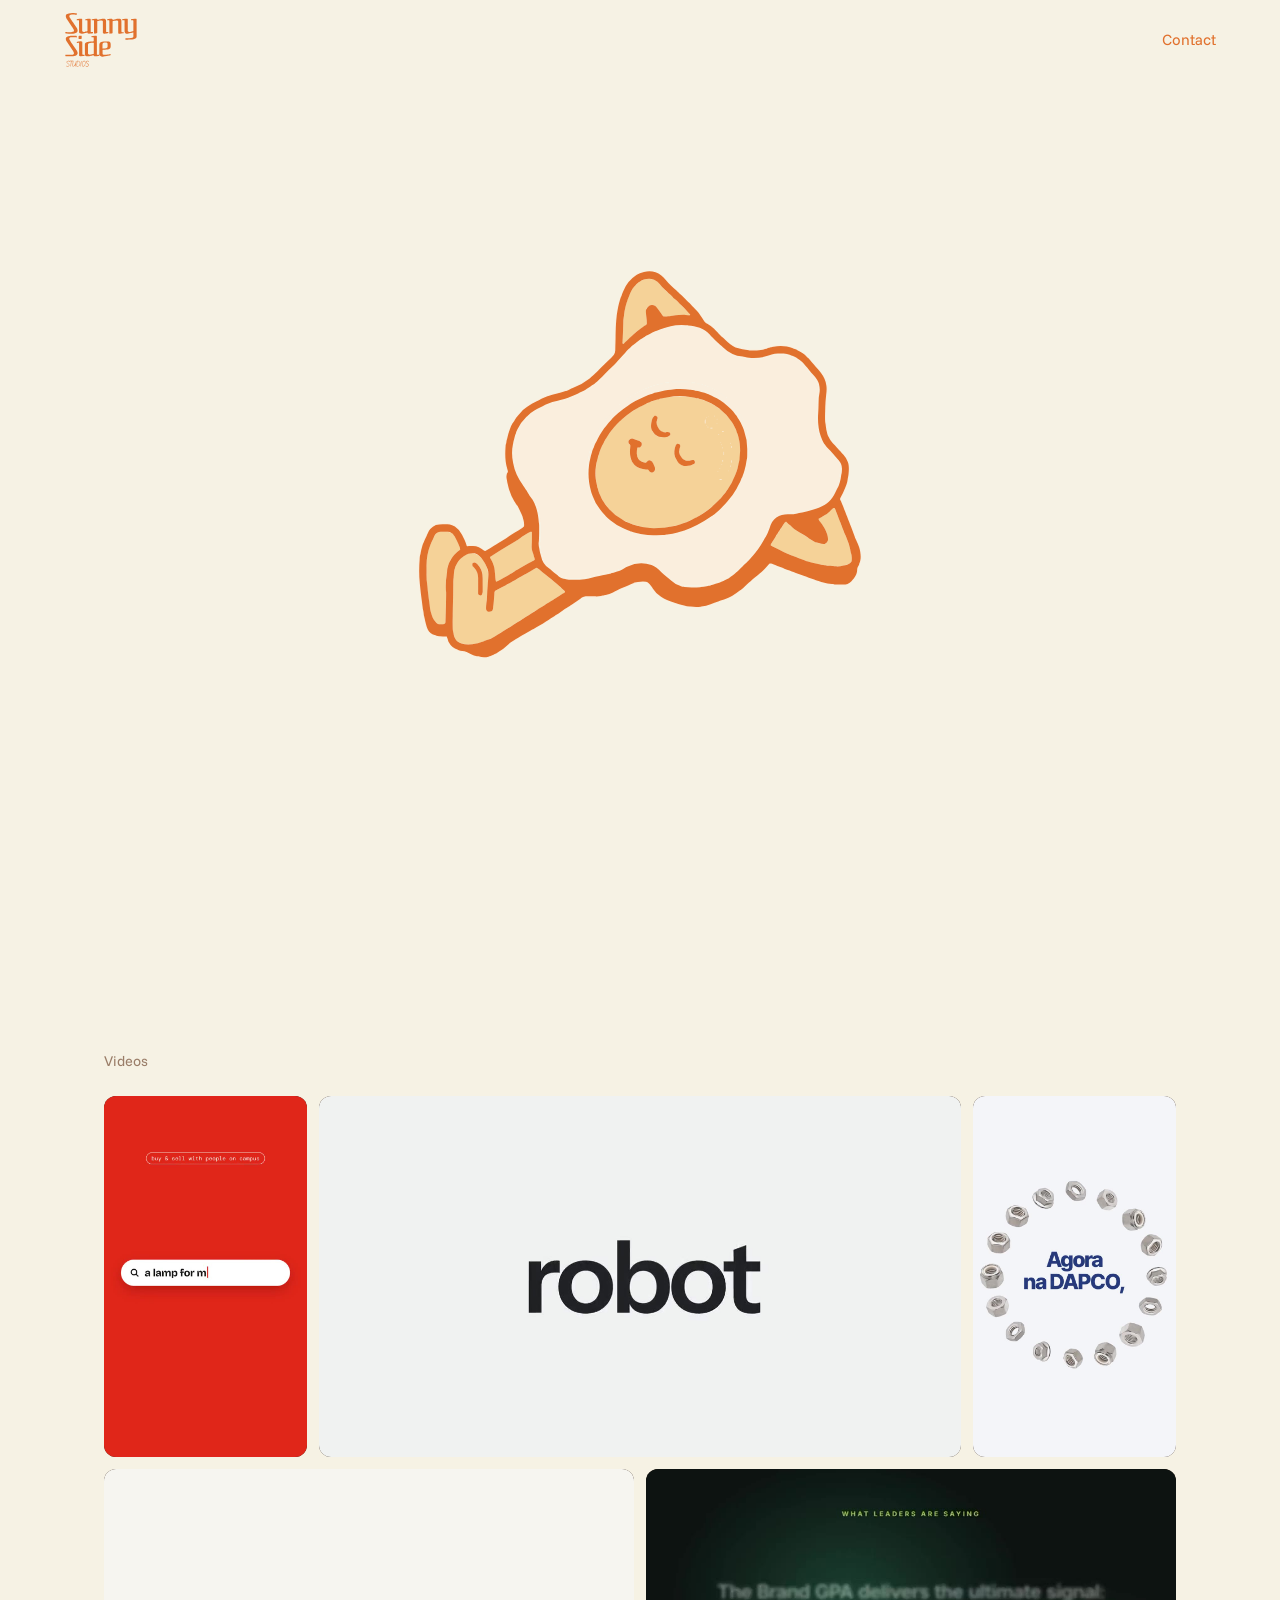
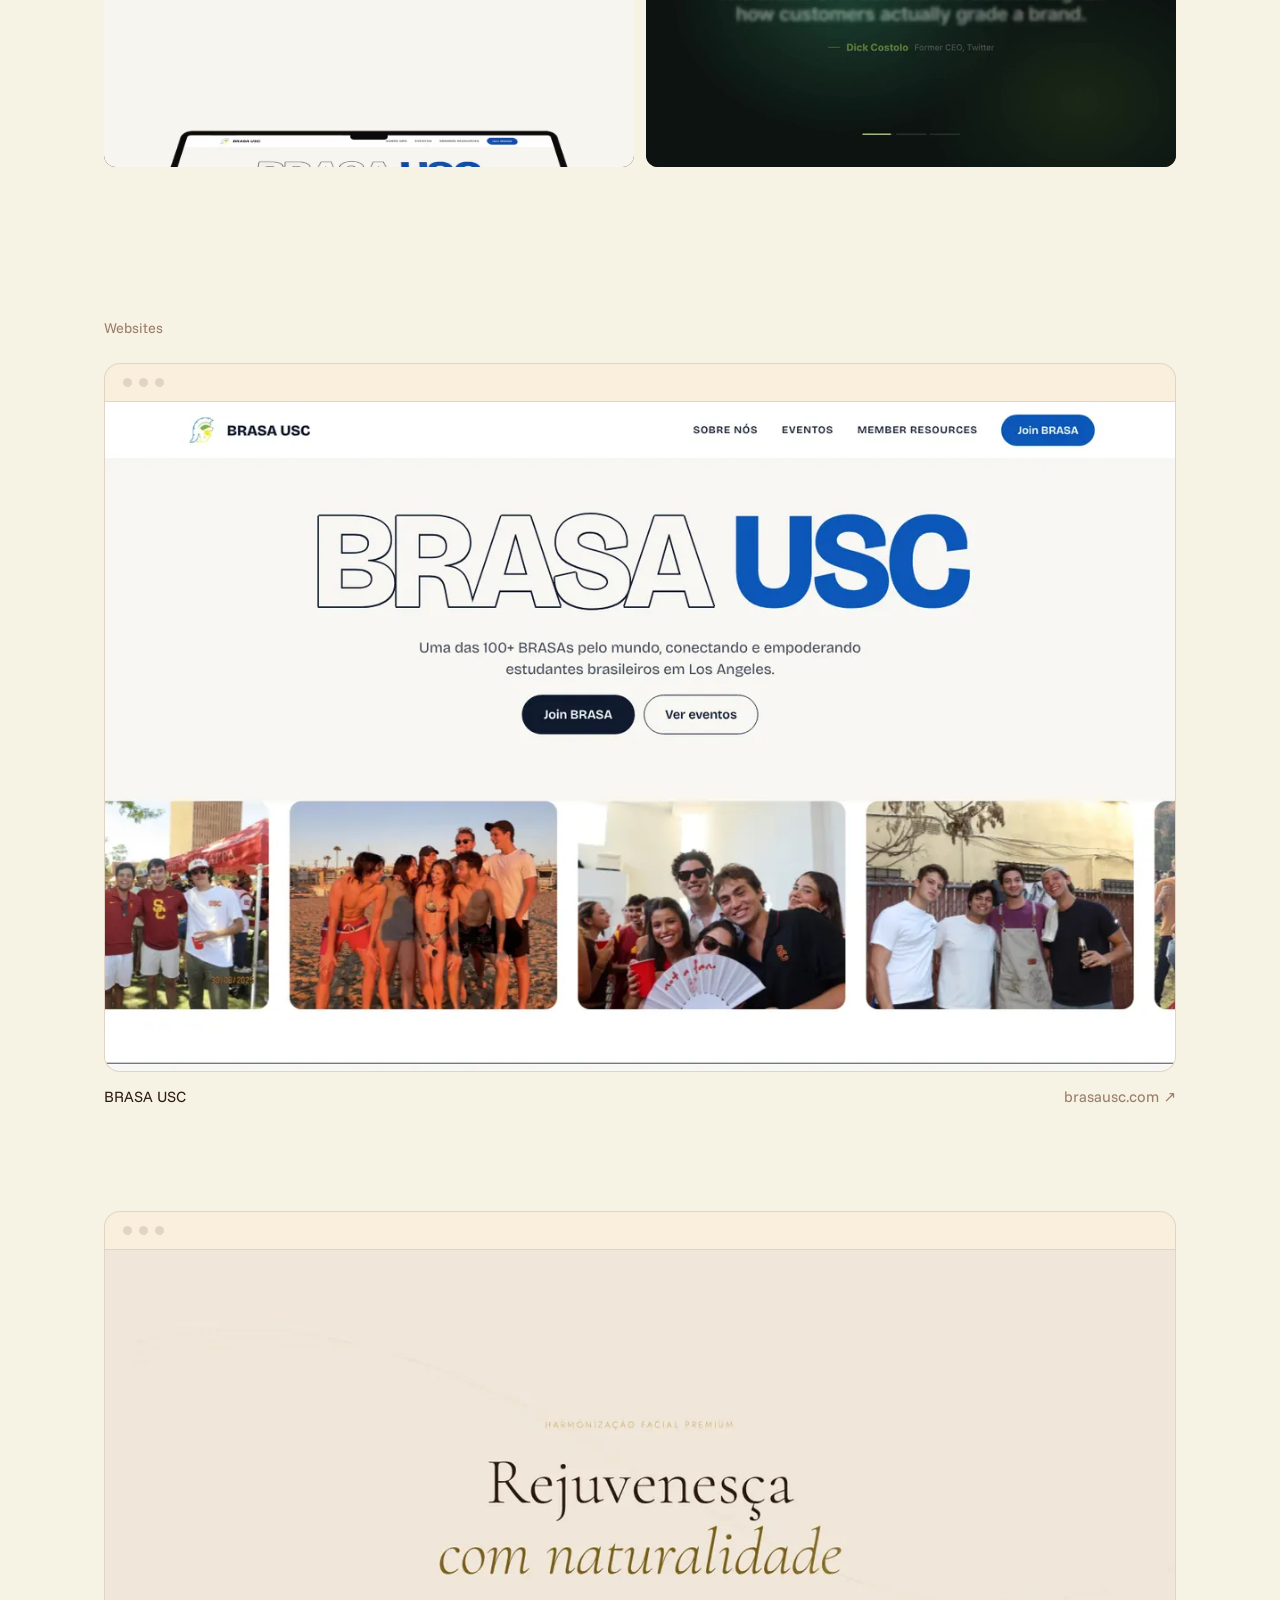
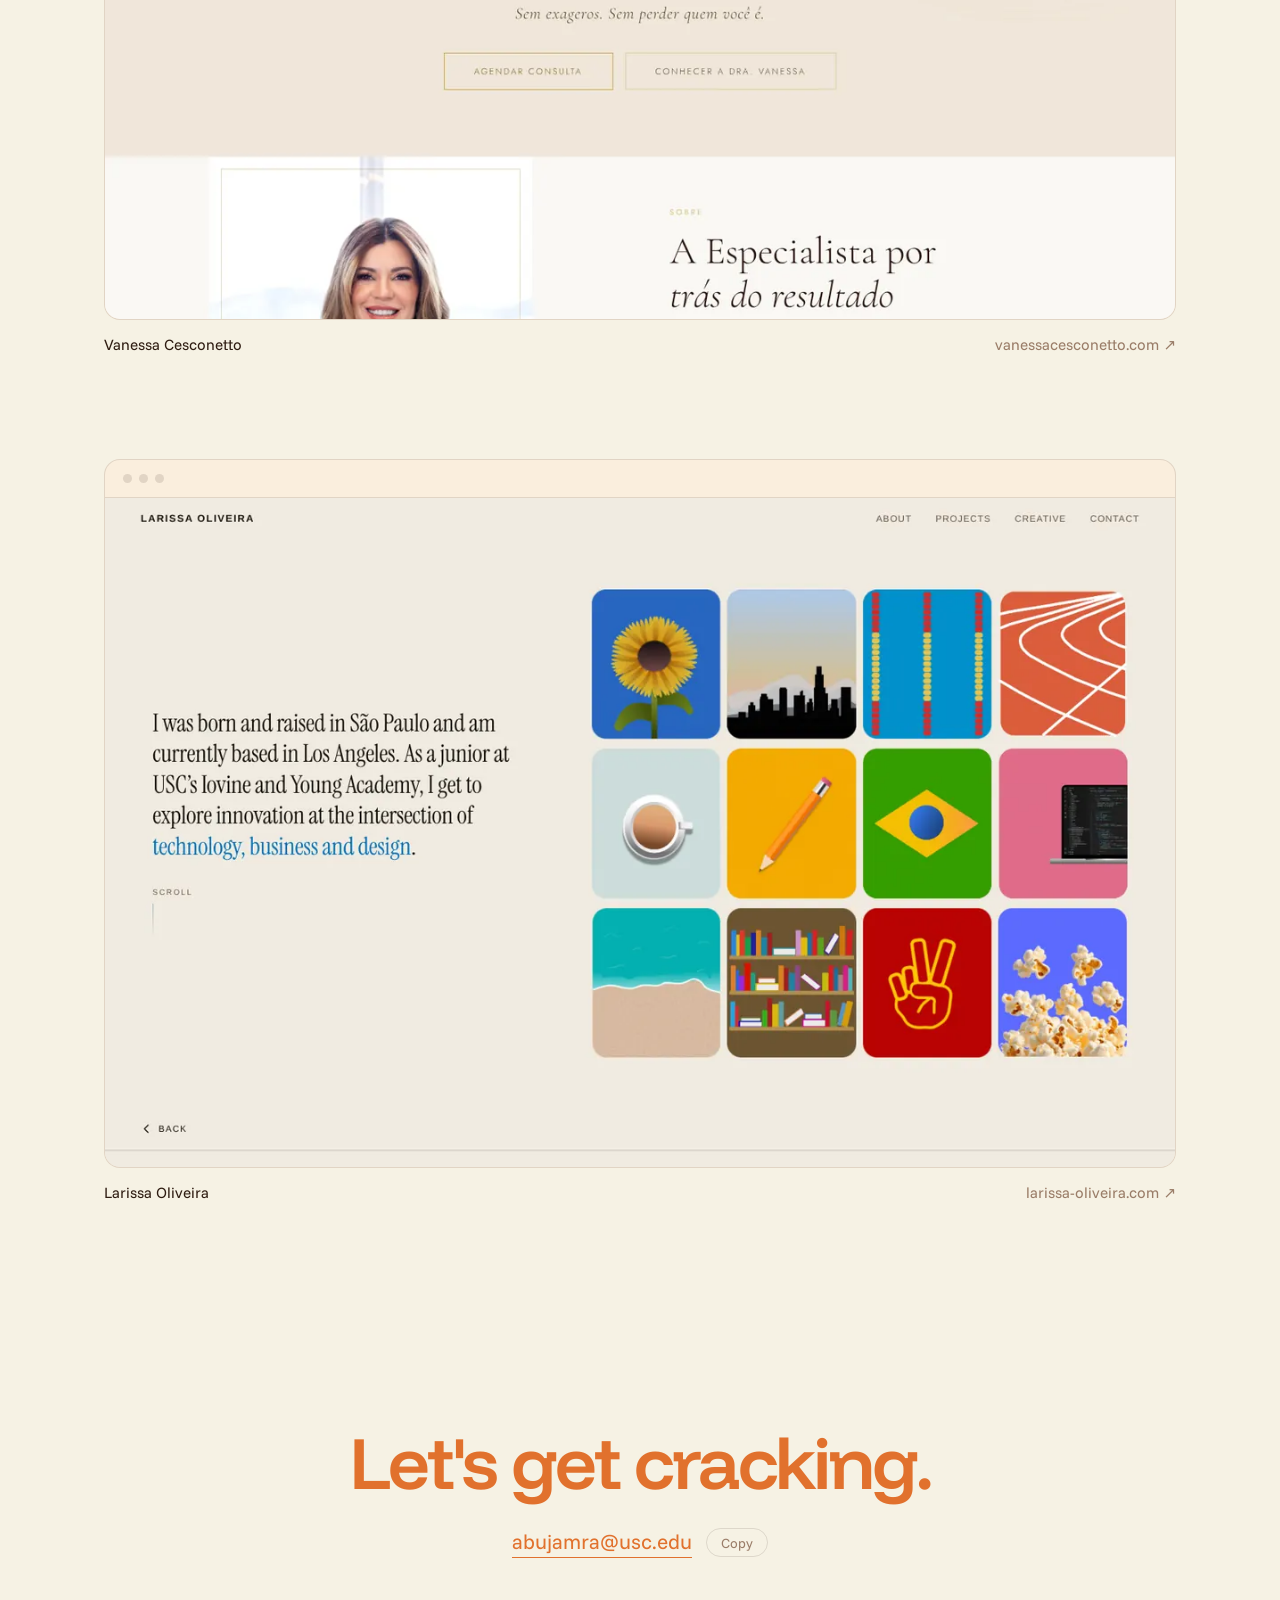
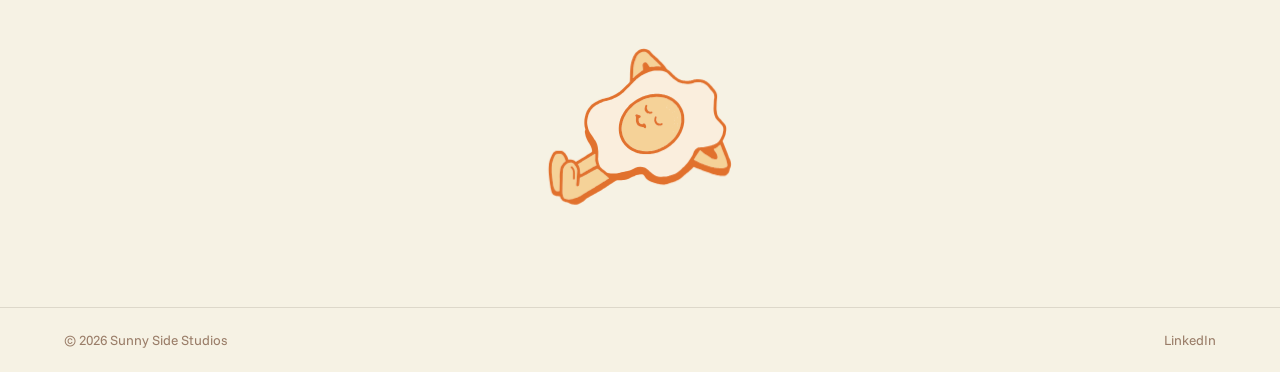
==== sunnyside/index.html @ 1272af04 "Add Sunny Side Studios page at /sunnyside Built from larissa-abujamra/portfolio2 (npm run build:sunn" ====
<!doctype html>
<html lang="en">
<head>
  <meta charset="utf-8" />
  <meta name="viewport" content="width=device-width, initial-scale=1" />
  <title>Sunny Side Studios</title>
  <meta name="description" content="Websites and short videos by Larissa Oliveira." />
  <meta name="theme-color" content="#f6f2e4" />
  <link rel="icon" type="image/svg+xml" href="/sunnyside/favicon.svg" />
  <meta property="og:title" content="Sunny Side Studios" />
  <meta property="og:description" content="Websites and short videos." />
  <script type="module" crossorigin src="/sunnyside/assets/index-qKMaom2z.js"></script>
  <link rel="stylesheet" crossorigin href="/sunnyside/assets/index-BRdtN_jZ.css">
</head>
<body>
  <header class="nav" data-nav>
    <a class="nav-brand" href="#top" aria-label="Sunny Side Studios">
      <span class="nav-word" data-slot="wordmark"></span>
    </a>
    <a class="nav-link" href="#contact">Contact</a>
  </header>

  <main id="top">
    <section class="hero">
      <button class="egg-stage" type="button" data-egg aria-label="Sunny, the egg">
        <span data-slot="egg"></span>
      </button>
      <h1 class="sr-only">Sunny Side Studios: websites and short videos</h1>
    </section>

    <section class="block" id="videos">
      <h2 class="label" data-reveal>Videos</h2>
      <div class="mosaic" data-reveal>
        <div class="mosaic-row row-a">
          <figure class="tile t-tall" tabindex="0" role="button" aria-label="Play Tommy's Cart launch video with sound" data-tile data-name="Tommy's Cart" data-kind="Launch film">
            <video data-video src="/sunnyside/media/tommys-cart-launch.mp4" poster="/sunnyside/media/tommys-cart-launch-poster.jpg" muted loop playsinline preload="metadata" aria-hidden="true"></video>
            <figcaption><span>Tommy's Cart</span><span>Launch film</span></figcaption>
          </figure>
          <figure class="tile t-wide" tabindex="0" role="button" aria-label="Play Northstar Robotics launch video with sound" data-tile data-name="Northstar Robotics" data-kind="Launch film">
            <video data-video src="/sunnyside/media/northstar.mp4" poster="/sunnyside/media/northstar-poster.jpg" muted loop playsinline preload="metadata" aria-hidden="true"></video>
            <figcaption><span>Northstar Robotics</span><span>Launch film</span></figcaption>
          </figure>
          <figure class="tile t-tall" tabindex="0" role="button" aria-label="Play DAPCO promo video with sound" data-tile data-name="DAPCO" data-kind="Promo">
            <video data-video src="/sunnyside/media/dapco.mp4" poster="/sunnyside/media/dapco-poster.jpg" muted loop playsinline preload="metadata" aria-hidden="true"></video>
            <figcaption><span>DAPCO</span><span>Promo</span></figcaption>
          </figure>
        </div>
        <div class="mosaic-row row-b">
          <figure class="tile t-wide" tabindex="0" role="button" aria-label="Play BRASA USC launch video with sound" data-tile data-name="BRASA USC" data-kind="Launch film">
            <video data-video src="/sunnyside/media/brasa-usc.mp4" poster="/sunnyside/media/brasa-usc-poster.jpg" muted loop playsinline preload="metadata" aria-hidden="true"></video>
            <figcaption><span>BRASA USC</span><span>Launch film</span></figcaption>
          </figure>
          <figure class="tile t-wide" tabindex="0" role="button" aria-label="Play The Brand GPA book trailer with sound" data-tile data-name="The Brand GPA" data-kind="Book trailer">
            <video data-video src="/sunnyside/media/brand-gpa.mp4" poster="/sunnyside/media/brand-gpa-poster.jpg" muted loop playsinline preload="metadata" aria-hidden="true"></video>
            <figcaption><span>The Brand GPA</span><span>Book trailer</span></figcaption>
          </figure>
        </div>
      </div>
    </section>

    <section class="block" id="sites">
      <h2 class="label" data-reveal>Websites</h2>
      <div class="sites">
        <a class="site" href="https://brasausc.com" target="_blank" rel="noopener" data-reveal>
          <div class="browser">
            <div class="bar"><i></i><i></i><i></i></div>
            <div class="view"><img src="/sunnyside/work/brasa-full.webp" alt="brasausc.com" loading="lazy" /></div>
          </div>
          <div class="caption"><span>BRASA USC</span><span>brasausc.com ↗</span></div>
        </a>
        <a class="site" href="https://vanessacesconetto.com" target="_blank" rel="noopener" data-reveal>
          <div class="browser">
            <div class="bar"><i></i><i></i><i></i></div>
            <div class="view"><img src="/sunnyside/work/vanessa-full.webp" alt="vanessacesconetto.com" loading="lazy" /></div>
          </div>
          <div class="caption"><span>Vanessa Cesconetto</span><span>vanessacesconetto.com ↗</span></div>
        </a>
        <a class="site" href="https://larissa-oliveira.com" target="_blank" rel="noopener" data-reveal>
          <div class="browser">
            <div class="bar"><i></i><i></i><i></i></div>
            <div class="view"><img src="/sunnyside/work/larissa-full.webp" alt="larissa-oliveira.com" loading="lazy" /></div>
          </div>
          <div class="caption"><span>Larissa Oliveira</span><span>larissa-oliveira.com ↗</span></div>
        </a>
      </div>
    </section>

    <section class="contact" id="contact">
      <h2 class="contact-title" data-reveal>Let's get cracking.</h2>
      <div class="contact-row" data-reveal>
        <a class="mail" href="mailto:abujamra@usc.edu" data-email>abujamra@usc.edu</a>
        <button class="copy" type="button" data-copy>Copy</button>
      </div>
      <div class="peek" aria-hidden="true" data-slot="egg-peek"></div>
    </section>
  </main>

  <footer class="footer">
    <span>© 2026 Sunny Side Studios</span>
    <a href="https://linkedin.com/in/larissa-oliveira2005" target="_blank" rel="noopener">LinkedIn</a>
  </footer>

  <div class="lightbox" data-lightbox hidden>
    <div class="lightbox-backdrop" data-close></div>
    <div class="lightbox-stage" role="dialog" aria-modal="true" aria-label="Video">
      <video class="lightbox-video" playsinline loop></video>
      <p class="lightbox-caption"><span data-lb-name></span><span data-lb-kind></span></p>
    </div>
    <button class="lightbox-close" type="button" data-close aria-label="Close video">
      <svg viewBox="0 0 24 24" aria-hidden="true"><path d="M6 6l12 12M18 6L6 18" /></svg>
    </button>
  </div>

</body>
</html>
---- sunnyside/assets/index-BRdtN_jZ.css ----
@font-face{font-family:Funnel Display;font-style:normal;font-display:swap;font-weight:600;src:url(/sunnyside/assets/funnel-display-latin-ext-600-normal-CA8gsu8B.woff2)format("woff2"),url(/sunnyside/assets/funnel-display-latin-ext-600-normal-BIrMyM1H.woff)format("woff");unicode-range:U+100-2BA,U+2BD-2C5,U+2C7-2CC,U+2CE-2D7,U+2DD-2FF,U+304,U+308,U+329,U+1D00-1DBF,U+1E00-1E9F,U+1EF2-1EFF,U+2020,U+20A0-20AB,U+20AD-20C0,U+2113,U+2C60-2C7F,U+A720-A7FF}@font-face{font-family:Funnel Display;font-style:normal;font-display:swap;font-weight:600;src:url(/sunnyside/assets/funnel-display-latin-600-normal-Mgf2EgkJ.woff2)format("woff2"),url(/sunnyside/assets/funnel-display-latin-600-normal-DTDKxDdc.woff)format("woff");unicode-range:U+??,U+131,U+152-153,U+2BB-2BC,U+2C6,U+2DA,U+2DC,U+304,U+308,U+329,U+2000-206F,U+20AC,U+2122,U+2191,U+2193,U+2212,U+2215,U+FEFF,U+FFFD}@font-face{font-family:Funnel Sans;font-style:normal;font-display:swap;font-weight:400;src:url(/sunnyside/assets/funnel-sans-latin-ext-400-normal-BgdqIIMT.woff2)format("woff2"),url(/sunnyside/assets/funnel-sans-latin-ext-400-normal-Cbx87RSP.woff)format("woff");unicode-range:U+100-2BA,U+2BD-2C5,U+2C7-2CC,U+2CE-2D7,U+2DD-2FF,U+304,U+308,U+329,U+1D00-1DBF,U+1E00-1E9F,U+1EF2-1EFF,U+2020,U+20A0-20AB,U+20AD-20C0,U+2113,U+2C60-2C7F,U+A720-A7FF}@font-face{font-family:Funnel Sans;font-style:normal;font-display:swap;font-weight:400;src:url(/sunnyside/assets/funnel-sans-latin-400-normal-DoUbjnPF.woff2)format("woff2"),url(/sunnyside/assets/funnel-sans-latin-400-normal-lg3X1pA2.woff)format("woff");unicode-range:U+??,U+131,U+152-153,U+2BB-2BC,U+2C6,U+2DA,U+2DC,U+304,U+308,U+329,U+2000-206F,U+20AC,U+2122,U+2191,U+2193,U+2212,U+2215,U+FEFF,U+FFFD}.lenis:not(.lenis-autoToggle).lenis-stopped{overflow:clip}.lenis [data-lenis-prevent],.lenis [data-lenis-prevent-wheel],.lenis [data-lenis-prevent-touch],.lenis [data-lenis-prevent-vertical],.lenis [data-lenis-prevent-horizontal]{overscroll-behavior:contain}.lenis.lenis-smooth iframe{pointer-events:none}.lenis.lenis-autoToggle{transition-behavior:allow-discrete;transition-property:overflow;transition-duration:1ms}:root{--cream:#f6f2e4;--egg-white:#faeedd;--yolk:#f5d298;--orange:#e1712d;--ink:#2f1d12;--muted:#9a7d68;--line:#2f1d121f;--egg-line:var(--orange);--f-display:"Funnel Display", "Avenir Next", system-ui, sans-serif;--f-body:"Funnel Sans", "Avenir Next", system-ui, sans-serif;--gutter:clamp(20px, 5vw, 64px);--max:1200px;--ease:cubic-bezier(.2, .9, .25, 1);--lightningcss-light:initial;--lightningcss-dark: ;color-scheme:light}*,:before,:after{box-sizing:border-box}html{-webkit-text-size-adjust:100%;overflow-x:clip}html.lenis,html.lenis body{height:auto}.lenis.lenis-smooth{scroll-behavior:auto!important}body{background:var(--cream);color:var(--ink);font:400 16px/1.5 var(--f-body);-webkit-font-smoothing:antialiased;margin:0;overflow-x:clip}img,video,svg{max-width:100%;display:block}a{color:inherit;text-decoration:none}::selection{background:var(--yolk)}:focus-visible{outline:2px solid var(--orange);outline-offset:4px;border-radius:4px}.nav{z-index:50;padding:12px var(--gutter);padding-top:max(12px, env(safe-area-inset-top,0px));background:var(--cream);border-bottom:1px solid #0000;justify-content:space-between;align-items:center;transition:border-color .3s;display:flex;position:fixed;inset:0 0 auto}.nav.is-scrolled{border-bottom-color:var(--line)}.nav-word{height:clamp(44px,5vw,56px);color:var(--orange);display:block}.sr-only{clip:rect(0 0 0 0);white-space:nowrap;width:1px;height:1px;position:absolute;overflow:hidden}.nav-word svg{width:auto;height:100%}.nav-link{color:var(--orange);font-size:.95rem;position:relative}.nav-link:after{content:"";transform-origin:100%;height:1px;transition:transform .4s var(--ease);background:currentColor;position:absolute;bottom:-3px;left:0;right:0;transform:scaleX(0)}.nav-link:hover:after{transform-origin:0;transform:scaleX(1)}.hero{min-height:100svh;padding:100px var(--gutter) 60px;text-align:center;flex-direction:column;justify-content:center;align-items:center;gap:clamp(16px,3vh,32px);display:flex}.egg-stage{cursor:pointer;-webkit-tap-highlight-color:transparent;background:0 0;border:0;width:min(64vw,460px);padding:0}.egg-stage svg{width:100%;height:auto;overflow:visible}.egg .egg-body,.egg .egg-yolk,.egg .egg-eye,.egg .egg-smile{transform-box:fill-box}.egg .egg-body{transform-origin:30% 90%}.egg .egg-yolk,.egg .egg-smile{transform-origin:50%}.egg .egg-eye{transform-origin:50% 40%}.egg-stage .egg .egg-eye{animation:5.2s infinite blink}@keyframes blink{0%,92%,to{transform:scaleY(1)}95%{transform:scaleY(.1)}}.block{max-width:var(--max);padding:clamp(80px, 12vw, 160px) var(--gutter) 0;margin:0 auto}.label{font:400 .9rem/1 var(--f-body);color:var(--muted);margin:0 0 28px}.caption{justify-content:space-between;gap:16px;margin-top:14px;font-size:.95rem;display:flex}.caption span:last-child{color:var(--muted)}.mosaic{--g:clamp(6px, .9vw, 12px);gap:var(--g);display:grid}.mosaic-row{gap:var(--g);display:grid}.row-a{grid-template-columns:9fr 28.44fr 9fr}.row-b{grid-template-columns:1fr 1fr}.tile{background:var(--ink);cursor:zoom-in;border-radius:12px;margin:0;position:relative;overflow:hidden}.tile video{object-fit:cover;width:100%;height:100%;transition:transform .8s var(--ease);position:absolute;inset:0}.tile:hover video{transform:scale(1.03)}.t-tall{aspect-ratio:9/16}.t-wide{aspect-ratio:16/9}.tile figcaption{color:var(--egg-white);opacity:0;transition:opacity .35s, transform .35s var(--ease);pointer-events:none;background:linear-gradient(#0000,#1e120a8c);justify-content:space-between;gap:12px;padding:40px 14px 12px;font-size:.85rem;display:flex;position:absolute;bottom:0;left:0;right:0;transform:translateY(6px)}.tile figcaption span:last-child{opacity:.75}.tile:hover figcaption,.tile:focus-visible figcaption{opacity:1;transform:none}@media (hover:none){.tile figcaption{opacity:1;transform:none}}@media (width<=760px){.row-a{grid-template-columns:1fr 1fr}.row-a .t-wide{order:-1;grid-column:1/-1}.row-b{grid-template-columns:1fr}}.lightbox{z-index:100;place-items:center;padding:clamp(16px,4vw,48px);display:grid;position:fixed;inset:0}.lightbox[hidden]{display:none}main,.nav,.footer{transition:filter .5s var(--ease)}.lb-open main,.lb-open .nav,.lb-open .footer{filter:blur(16px)}.lightbox-backdrop{background:#f6f2e473;position:absolute;inset:0}.lightbox-stage{flex-direction:column;align-items:center;gap:14px;max-width:100%;display:flex;position:relative}.lightbox-video{background:var(--ink);cursor:pointer;border-radius:16px;max-width:92vw;height:auto;display:block;box-shadow:0 40px 100px -30px #2f1d1273}.lightbox-caption{gap:14px;margin:0;font-size:.95rem;display:flex}.lightbox-caption span:last-child{color:var(--muted)}.lightbox-close{top:max(16px, env(safe-area-inset-top,0px));right:max(16px, env(safe-area-inset-right,0px));border:1px solid var(--line);background:var(--cream);width:44px;height:44px;color:var(--ink);cursor:pointer;transition:transform .3s var(--ease);border-radius:50%;place-items:center;display:grid;position:absolute}.lightbox-close:hover{transform:rotate(90deg)}.lightbox-close svg{fill:none;stroke:currentColor;stroke-width:1.8px;stroke-linecap:round;width:18px}.sites{grid-template-columns:minmax(0,1fr);gap:clamp(56px,8vw,104px);display:grid}.site{display:block}.browser{background:var(--egg-white);border:1px solid var(--line);transition:transform .6s var(--ease);border-radius:12px;overflow:hidden}.site:hover .browser{transform:translateY(-6px)}.browser{border-radius:clamp(10px,1.4vw,16px)}.bar{border-bottom:1px solid var(--line);gap:7px;padding:clamp(10px,1.2vw,14px) clamp(12px,1.4vw,18px);display:flex}.bar i{background:var(--line);border-radius:50%;width:9px;height:9px;transition:background .3s}.site:hover .bar i{background:var(--yolk)}.view{aspect-ratio:16/10;overflow:hidden}.view img{width:100%;height:auto;transition:transform var(--scroll-time,6s) cubic-bezier(.45, 0, .55, 1)}.site:hover .view img,.site:focus-visible .view img,.site.is-auto .view img{transform:translateY(var(--scroll-to,0))}.caption span:last-child{transition:color .3s}.site:hover .caption span:last-child{color:var(--orange)}.contact{max-width:var(--max);padding:clamp(120px, 18vw, 220px) var(--gutter) clamp(64px, 8vw, 96px);text-align:center;margin:0 auto}.contact-title{color:var(--orange);font:600 clamp(2.2rem, 6vw, 4.6rem)/1 var(--f-display);letter-spacing:-.04em;margin:0}.contact-row{flex-wrap:wrap;justify-content:center;align-items:center;gap:14px;margin-top:28px;display:flex}.mail{color:var(--orange);border-bottom:1px solid;font-size:clamp(1.05rem,2vw,1.3rem)}.copy{border:1px solid var(--line);font:400 .85rem/1 var(--f-body);color:var(--muted);cursor:pointer;background:0 0;border-radius:999px;padding:7px 14px;transition:color .2s,border-color .2s}.copy:hover{color:var(--ink);border-color:var(--ink)}.peek{width:clamp(140px,16vw,190px);margin:clamp(56px,8vw,88px) auto 0}.peek svg{width:100%;height:auto}.footer{padding:22px var(--gutter);border-top:1px solid var(--line);color:var(--muted);justify-content:space-between;gap:16px;font-size:.85rem;display:flex}.footer a:hover{color:var(--orange)}@media (prefers-reduced-motion:reduce){.egg-stage .egg .egg-eye{animation:none}.view img{transition:none}}[id]{scroll-margin-top:90px}
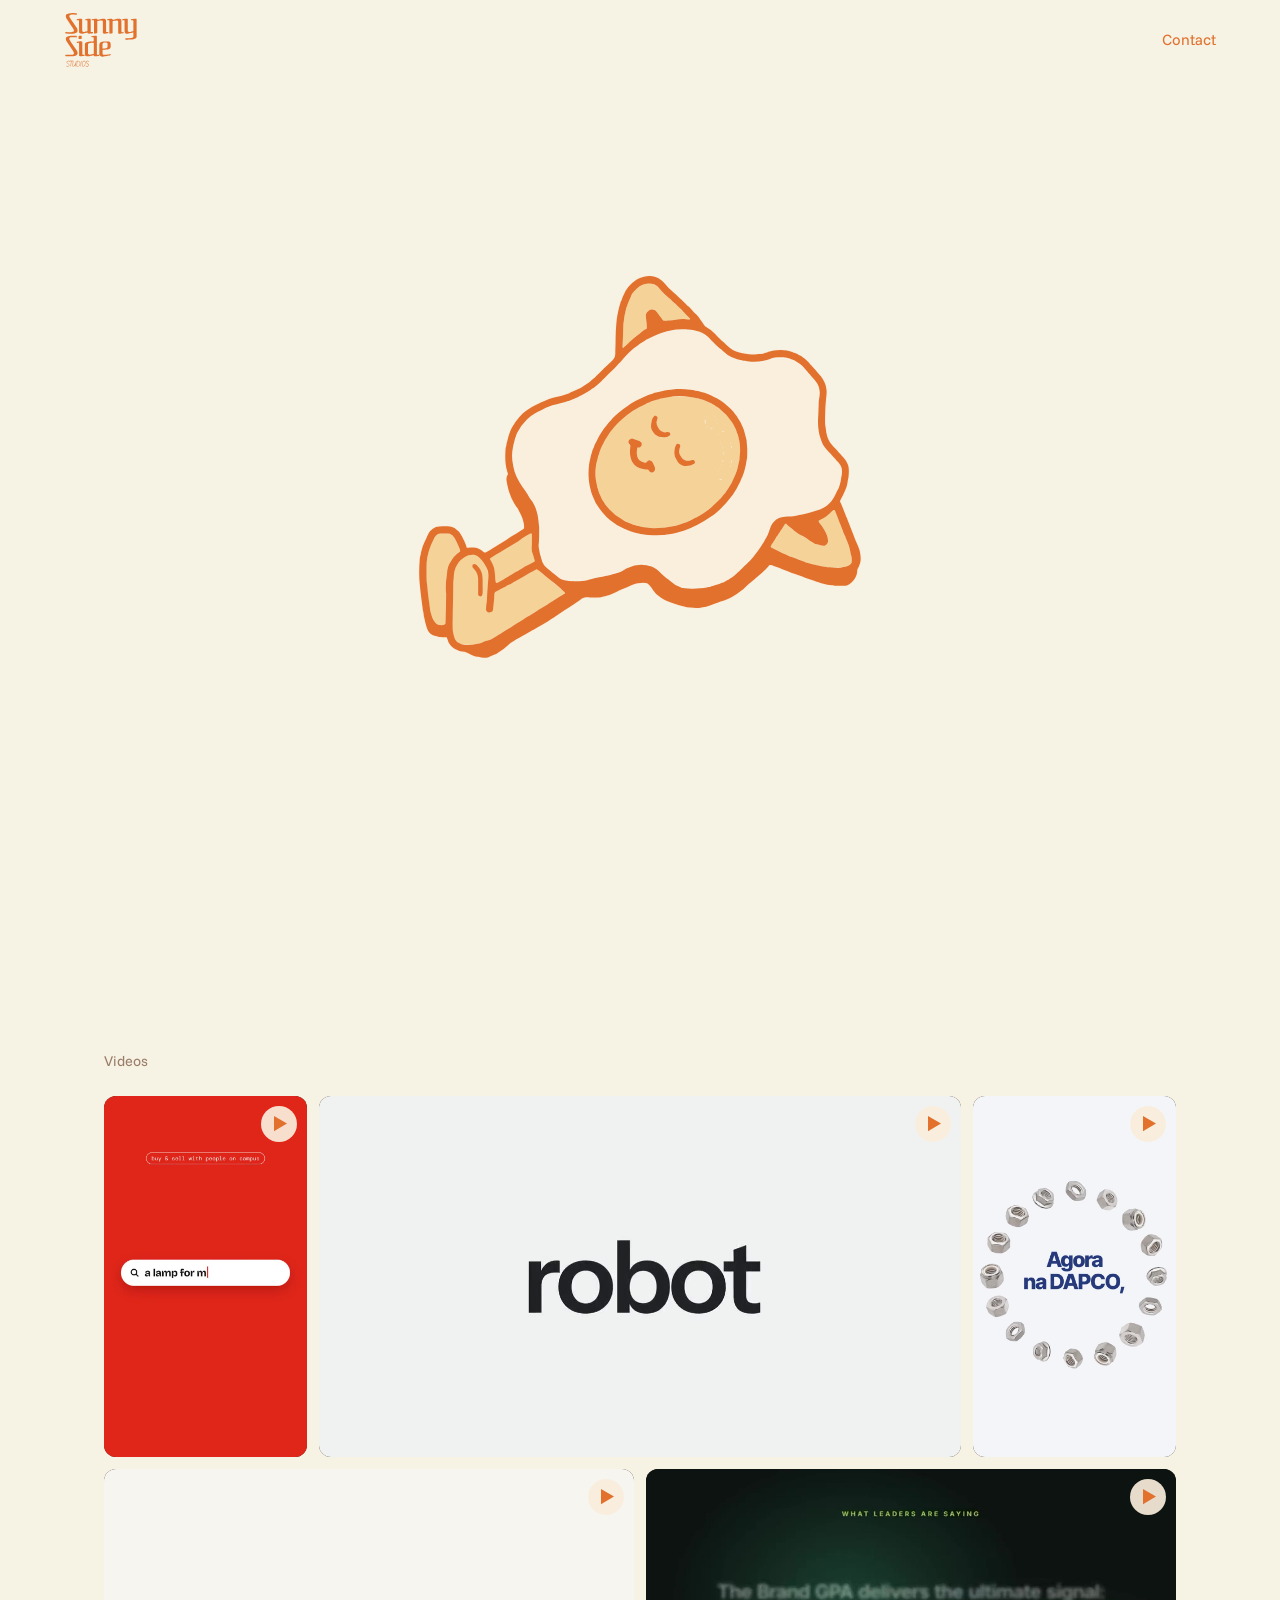
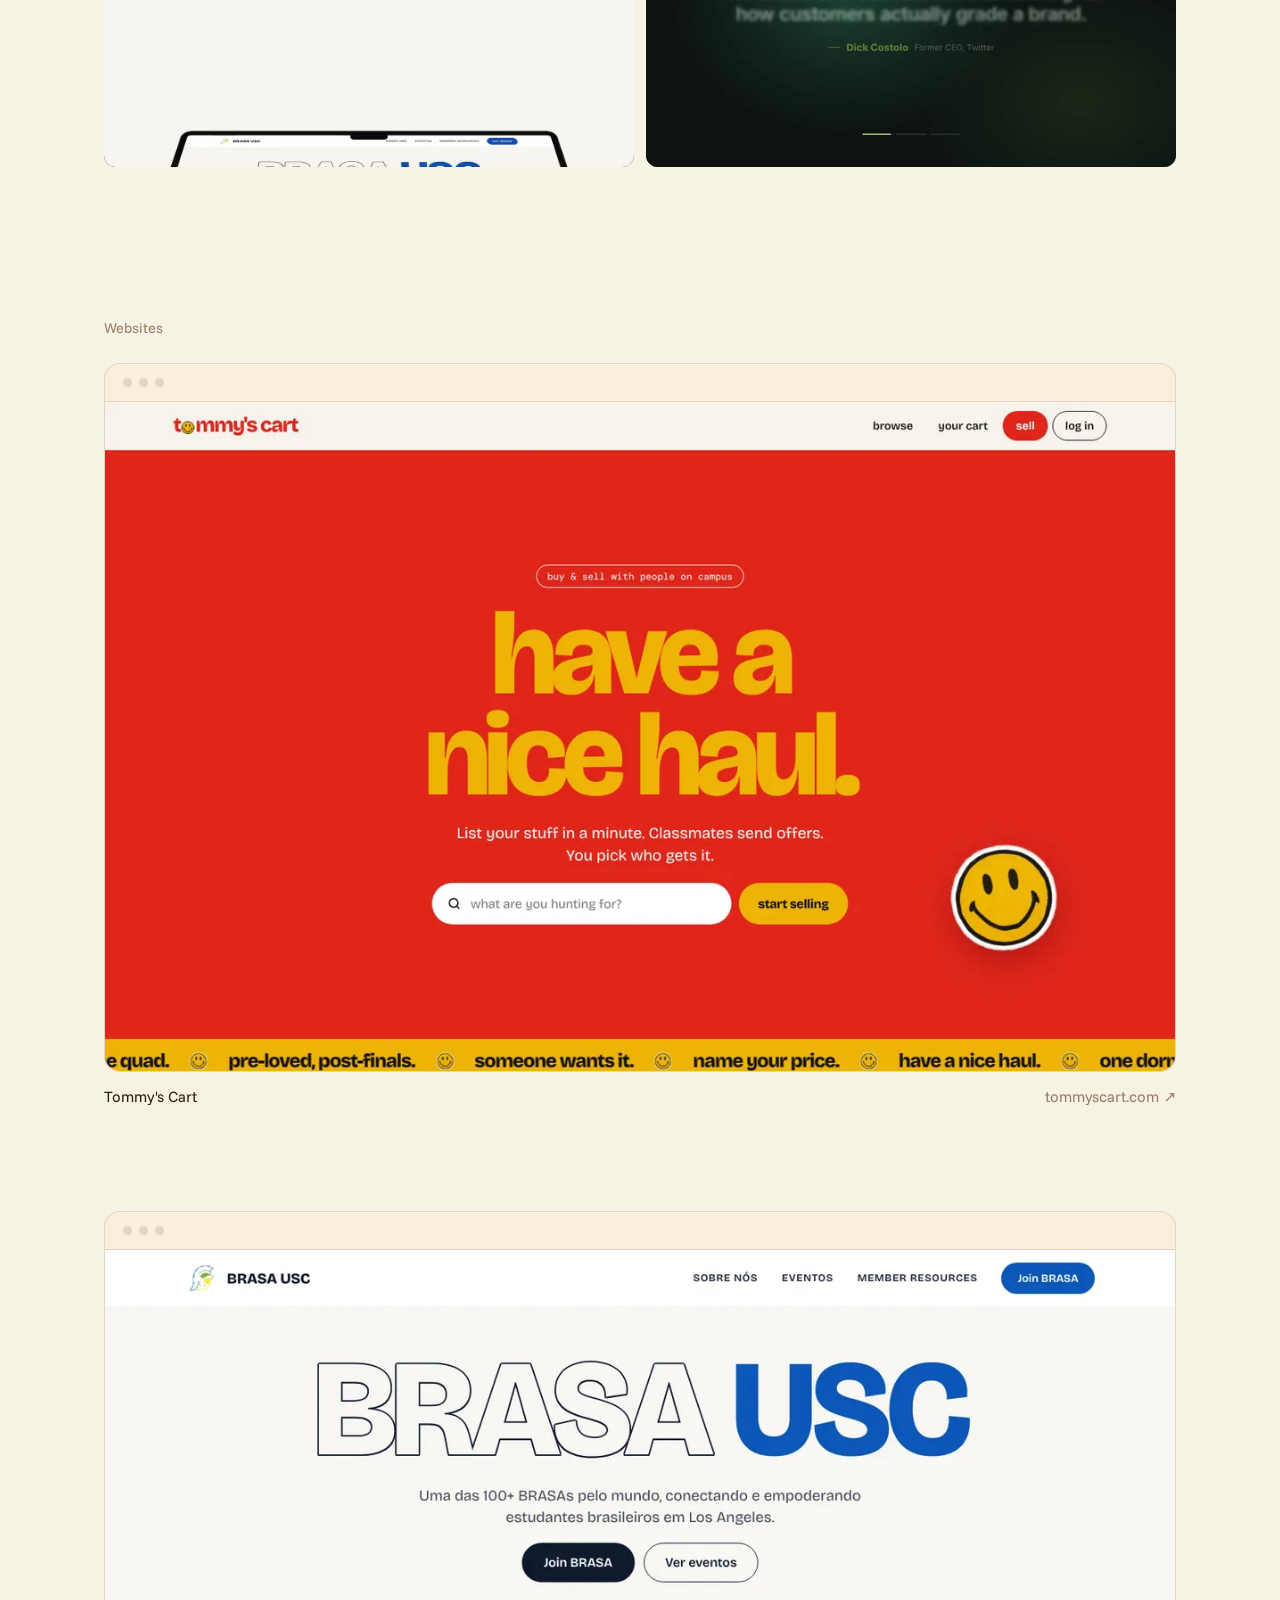
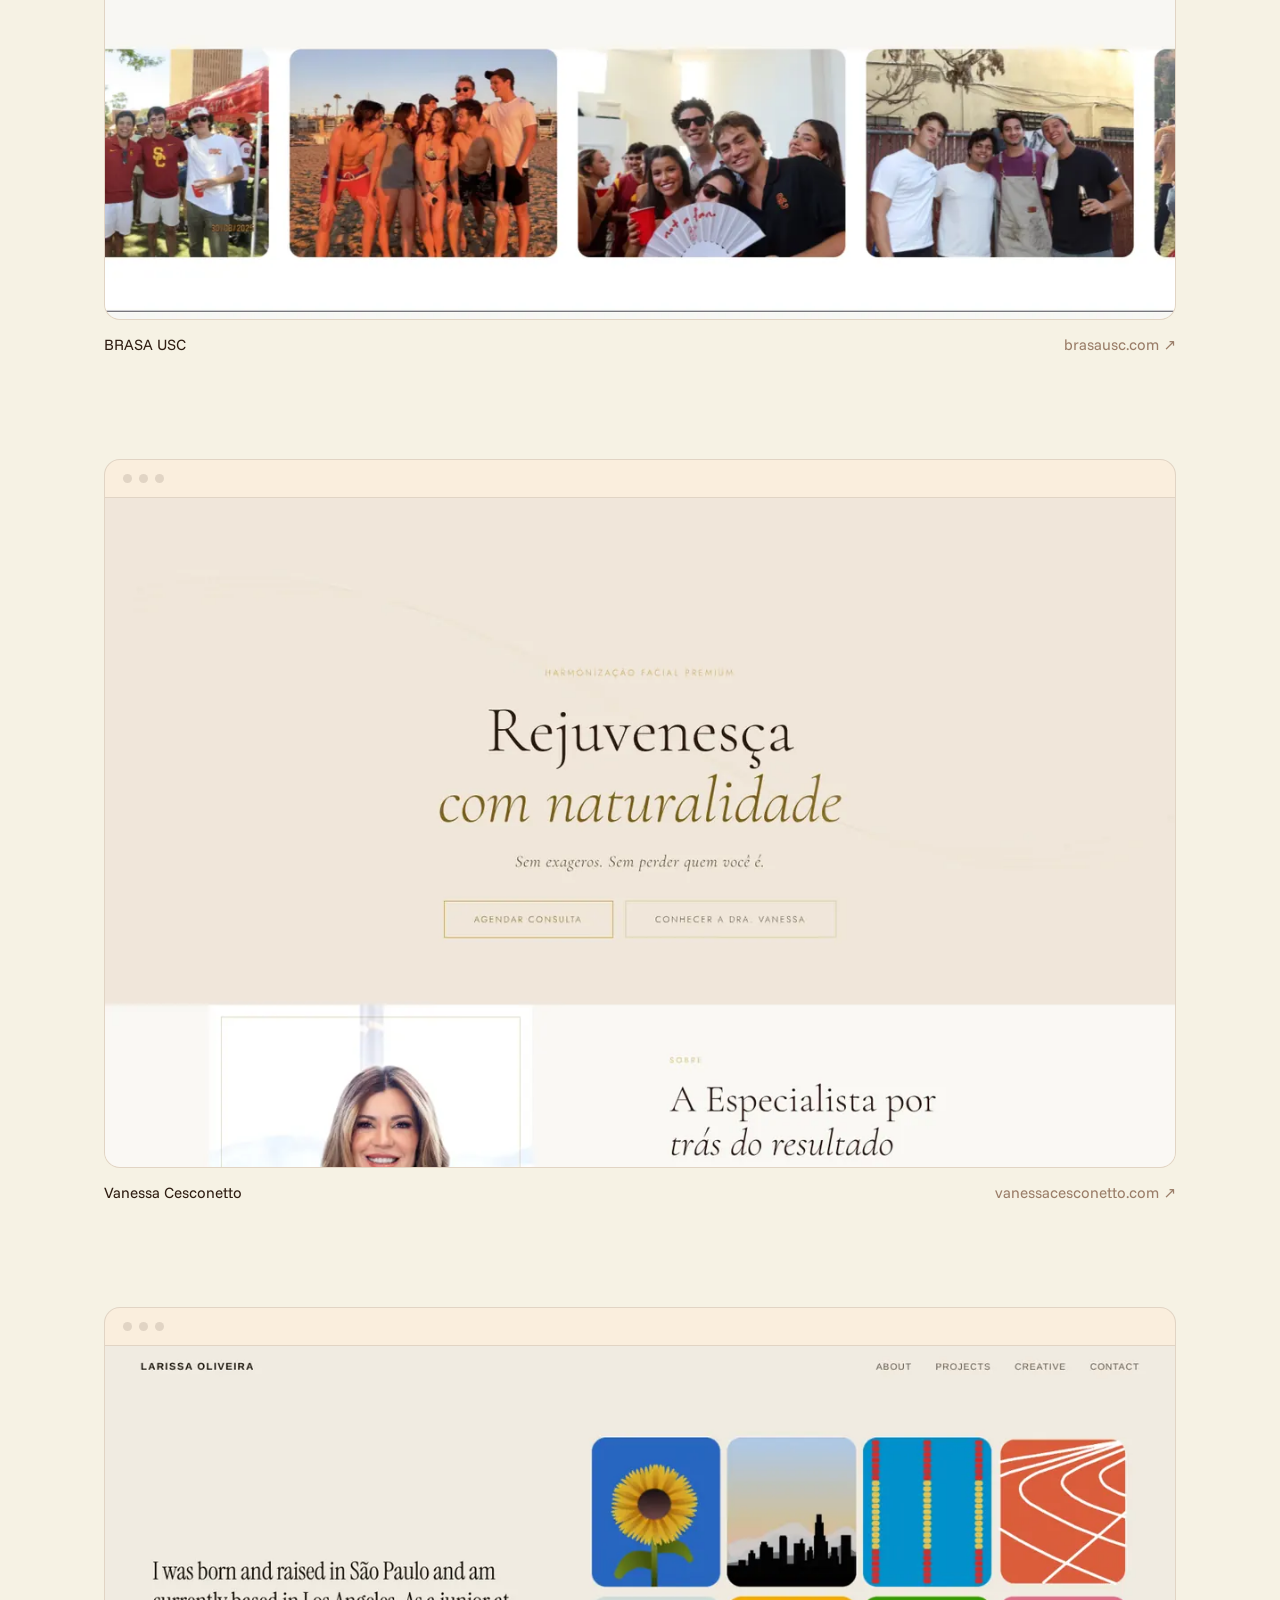
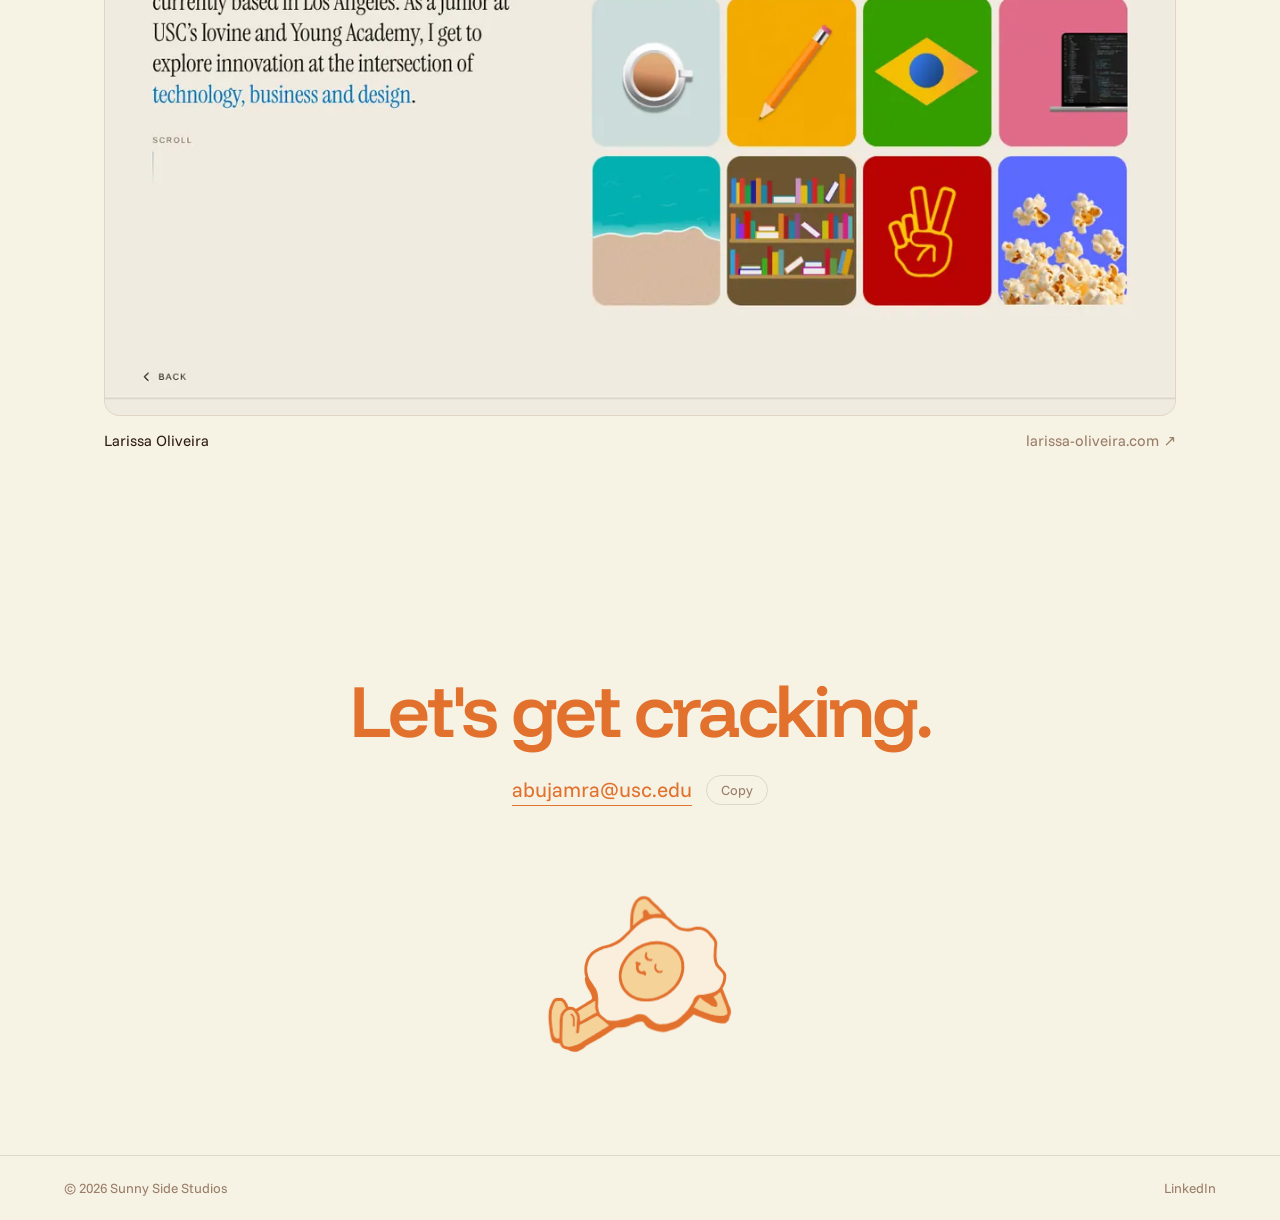
==== commit 22d86690: "Update Sunny Side page: Tommy's Cart site, video click hints Co-Authored-By: Claude Opus 5.5 <norepl" ====
--- a/sunnyside/index.html
+++ b/sunnyside/index.html
@@ -9,8 +9,8 @@
   <link rel="icon" type="image/svg+xml" href="/sunnyside/favicon.svg" />
   <meta property="og:title" content="Sunny Side Studios" />
   <meta property="og:description" content="Websites and short videos." />
-  <script type="module" crossorigin src="/sunnyside/assets/index-qKMaom2z.js"></script>
-  <link rel="stylesheet" crossorigin href="/sunnyside/assets/index-BRdtN_jZ.css">
+  <script type="module" crossorigin src="/sunnyside/assets/index-9G_GmSmF.js"></script>
+  <link rel="stylesheet" crossorigin href="/sunnyside/assets/index-BqicFcVX.css">
 </head>
 <body>
   <header class="nav" data-nav>
@@ -61,6 +61,13 @@
     <section class="block" id="sites">
       <h2 class="label" data-reveal>Websites</h2>
       <div class="sites">
+        <a class="site" href="https://tommyscart.com" target="_blank" rel="noopener" data-reveal>
+          <div class="browser">
+            <div class="bar"><i></i><i></i><i></i></div>
+            <div class="view"><img src="/sunnyside/work/tommys-full.webp" alt="tommyscart.com" loading="lazy" /></div>
+          </div>
+          <div class="caption"><span>Tommy's Cart</span><span>tommyscart.com ↗</span></div>
+        </a>
         <a class="site" href="https://brasausc.com" target="_blank" rel="noopener" data-reveal>
           <div class="browser">
             <div class="bar"><i></i><i></i><i></i></div>
--- a/sunnyside/assets/index-BqicFcVX.css
+++ b/sunnyside/assets/index-BqicFcVX.css
@@ -0,0 +1 @@
+@font-face{font-family:Funnel Display;font-style:normal;font-display:swap;font-weight:600;src:url(/sunnyside/assets/funnel-display-latin-ext-600-normal-CA8gsu8B.woff2)format("woff2"),url(/sunnyside/assets/funnel-display-latin-ext-600-normal-BIrMyM1H.woff)format("woff");unicode-range:U+100-2BA,U+2BD-2C5,U+2C7-2CC,U+2CE-2D7,U+2DD-2FF,U+304,U+308,U+329,U+1D00-1DBF,U+1E00-1E9F,U+1EF2-1EFF,U+2020,U+20A0-20AB,U+20AD-20C0,U+2113,U+2C60-2C7F,U+A720-A7FF}@font-face{font-family:Funnel Display;font-style:normal;font-display:swap;font-weight:600;src:url(/sunnyside/assets/funnel-display-latin-600-normal-Mgf2EgkJ.woff2)format("woff2"),url(/sunnyside/assets/funnel-display-latin-600-normal-DTDKxDdc.woff)format("woff");unicode-range:U+??,U+131,U+152-153,U+2BB-2BC,U+2C6,U+2DA,U+2DC,U+304,U+308,U+329,U+2000-206F,U+20AC,U+2122,U+2191,U+2193,U+2212,U+2215,U+FEFF,U+FFFD}@font-face{font-family:Funnel Sans;font-style:normal;font-display:swap;font-weight:400;src:url(/sunnyside/assets/funnel-sans-latin-ext-400-normal-BgdqIIMT.woff2)format("woff2"),url(/sunnyside/assets/funnel-sans-latin-ext-400-normal-Cbx87RSP.woff)format("woff");unicode-range:U+100-2BA,U+2BD-2C5,U+2C7-2CC,U+2CE-2D7,U+2DD-2FF,U+304,U+308,U+329,U+1D00-1DBF,U+1E00-1E9F,U+1EF2-1EFF,U+2020,U+20A0-20AB,U+20AD-20C0,U+2113,U+2C60-2C7F,U+A720-A7FF}@font-face{font-family:Funnel Sans;font-style:normal;font-display:swap;font-weight:400;src:url(/sunnyside/assets/funnel-sans-latin-400-normal-DoUbjnPF.woff2)format("woff2"),url(/sunnyside/assets/funnel-sans-latin-400-normal-lg3X1pA2.woff)format("woff");unicode-range:U+??,U+131,U+152-153,U+2BB-2BC,U+2C6,U+2DA,U+2DC,U+304,U+308,U+329,U+2000-206F,U+20AC,U+2122,U+2191,U+2193,U+2212,U+2215,U+FEFF,U+FFFD}.lenis:not(.lenis-autoToggle).lenis-stopped{overflow:clip}.lenis [data-lenis-prevent],.lenis [data-lenis-prevent-wheel],.lenis [data-lenis-prevent-touch],.lenis [data-lenis-prevent-vertical],.lenis [data-lenis-prevent-horizontal]{overscroll-behavior:contain}.lenis.lenis-smooth iframe{pointer-events:none}.lenis.lenis-autoToggle{transition-behavior:allow-discrete;transition-property:overflow;transition-duration:1ms}:root{--cream:#f6f2e4;--egg-white:#faeedd;--yolk:#f5d298;--orange:#e1712d;--ink:#2f1d12;--muted:#9a7d68;--line:#2f1d121f;--egg-line:var(--orange);--f-display:"Funnel Display", "Avenir Next", system-ui, sans-serif;--f-body:"Funnel Sans", "Avenir Next", system-ui, sans-serif;--gutter:clamp(20px, 5vw, 64px);--max:1200px;--ease:cubic-bezier(.2, .9, .25, 1);--lightningcss-light:initial;--lightningcss-dark: ;color-scheme:light}*,:before,:after{box-sizing:border-box}html{-webkit-text-size-adjust:100%;overflow-x:clip}html.lenis,html.lenis body{height:auto}.lenis.lenis-smooth{scroll-behavior:auto!important}body{background:var(--cream);color:var(--ink);font:400 16px/1.5 var(--f-body);-webkit-font-smoothing:antialiased;margin:0;overflow-x:clip}img,video,svg{max-width:100%;display:block}a{color:inherit;text-decoration:none}::selection{background:var(--yolk)}:focus-visible{outline:2px solid var(--orange);outline-offset:4px;border-radius:4px}.nav{z-index:50;padding:12px var(--gutter);padding-top:max(12px, env(safe-area-inset-top,0px));background:var(--cream);border-bottom:1px solid #0000;justify-content:space-between;align-items:center;transition:border-color .3s;display:flex;position:fixed;inset:0 0 auto}.nav.is-scrolled{border-bottom-color:var(--line)}.nav-word{height:clamp(44px,5vw,56px);color:var(--orange);display:block}.sr-only{clip:rect(0 0 0 0);white-space:nowrap;width:1px;height:1px;position:absolute;overflow:hidden}.nav-word svg{width:auto;height:100%}.nav-link{color:var(--orange);font-size:.95rem;position:relative}.nav-link:after{content:"";transform-origin:100%;height:1px;transition:transform .4s var(--ease);background:currentColor;position:absolute;bottom:-3px;left:0;right:0;transform:scaleX(0)}.nav-link:hover:after{transform-origin:0;transform:scaleX(1)}.hero{min-height:100svh;padding:100px var(--gutter) 60px;text-align:center;flex-direction:column;justify-content:center;align-items:center;gap:clamp(16px,3vh,32px);display:flex}.egg-stage{cursor:pointer;-webkit-tap-highlight-color:transparent;background:0 0;border:0;width:min(64vw,460px);padding:0}.egg-stage svg{width:100%;height:auto;overflow:visible}.egg .egg-body,.egg .egg-yolk,.egg .egg-eye,.egg .egg-smile{transform-box:fill-box}.egg .egg-body{transform-origin:30% 90%}.egg .egg-yolk,.egg .egg-smile{transform-origin:50%}.egg .egg-eye{transform-origin:50% 40%}.egg-stage .egg .egg-eye{animation:5.2s infinite blink}@keyframes blink{0%,92%,to{transform:scaleY(1)}95%{transform:scaleY(.1)}}.block{max-width:var(--max);padding:clamp(80px, 12vw, 160px) var(--gutter) 0;margin:0 auto}.label{font:400 .9rem/1 var(--f-body);color:var(--muted);margin:0 0 28px}.caption{justify-content:space-between;gap:16px;margin-top:14px;font-size:.95rem;display:flex}.caption span:last-child{color:var(--muted)}.mosaic{--g:clamp(6px, .9vw, 12px);gap:var(--g);display:grid}.mosaic-row{gap:var(--g);display:grid}.row-a{grid-template-columns:9fr 28.44fr 9fr}.row-b{grid-template-columns:1fr 1fr}.tile{background:var(--ink);cursor:zoom-in;border-radius:12px;margin:0;position:relative;overflow:hidden}.tile video{object-fit:cover;width:100%;height:100%;transition:transform .8s var(--ease);position:absolute;inset:0}.tile:hover video{transform:scale(1.03)}.t-tall{aspect-ratio:9/16}.t-wide{aspect-ratio:16/9}.tile figcaption{color:var(--egg-white);opacity:0;transition:opacity .35s, transform .35s var(--ease);pointer-events:none;background:linear-gradient(#0000,#1e120a8c);justify-content:space-between;gap:12px;padding:40px 14px 12px;font-size:.85rem;display:flex;position:absolute;bottom:0;left:0;right:0;transform:translateY(6px)}.tile figcaption span:last-child{opacity:.75}.tile:hover figcaption,.tile:focus-visible figcaption{opacity:1;transform:none}@media (hover:none){.tile figcaption{opacity:1;transform:none}}@media (width<=760px){.row-a{grid-template-columns:1fr 1fr}.row-a .t-wide{order:-1;grid-column:1/-1}.row-b{grid-template-columns:1fr}}.lightbox{z-index:100;place-items:center;padding:clamp(16px,4vw,48px);display:grid;position:fixed;inset:0}.lightbox[hidden]{display:none}main,.nav,.footer{transition:filter .5s var(--ease)}.lb-open main,.lb-open .nav,.lb-open .footer{filter:blur(16px)}.lightbox-backdrop{background:#f6f2e473;position:absolute;inset:0}.lightbox-stage{flex-direction:column;align-items:center;gap:14px;max-width:100%;display:flex;position:relative}.lightbox-video{background:var(--ink);cursor:pointer;border-radius:16px;max-width:92vw;height:auto;display:block;box-shadow:0 40px 100px -30px #2f1d1273}.lightbox-caption{gap:14px;margin:0;font-size:.95rem;display:flex}.lightbox-caption span:last-child{color:var(--muted)}.lightbox-close{top:max(16px, env(safe-area-inset-top,0px));right:max(16px, env(safe-area-inset-right,0px));border:1px solid var(--line);background:var(--cream);width:44px;height:44px;color:var(--ink);cursor:pointer;transition:transform .3s var(--ease);border-radius:50%;place-items:center;display:grid;position:absolute}.lightbox-close:hover{transform:rotate(90deg)}.lightbox-close svg{fill:none;stroke:currentColor;stroke-width:1.8px;stroke-linecap:round;width:18px}.sites{grid-template-columns:minmax(0,1fr);gap:clamp(56px,8vw,104px);display:grid}.site{display:block}.browser{background:var(--egg-white);border:1px solid var(--line);transition:transform .6s var(--ease);border-radius:12px;overflow:hidden}.site:hover .browser{transform:translateY(-6px)}.browser{border-radius:clamp(10px,1.4vw,16px)}.bar{border-bottom:1px solid var(--line);gap:7px;padding:clamp(10px,1.2vw,14px) clamp(12px,1.4vw,18px);display:flex}.bar i{background:var(--line);border-radius:50%;width:9px;height:9px;transition:background .3s}.site:hover .bar i{background:var(--yolk)}.view{aspect-ratio:16/10;overflow:hidden}.view img{width:100%;height:auto;transition:transform var(--scroll-time,6s) cubic-bezier(.45, 0, .55, 1)}.site:hover .view img,.site:focus-visible .view img,.site.is-auto .view img{transform:translateY(var(--scroll-to,0))}.caption span:last-child{transition:color .3s}.site:hover .caption span:last-child{color:var(--orange)}.contact{max-width:var(--max);padding:clamp(120px, 18vw, 220px) var(--gutter) clamp(64px, 8vw, 96px);text-align:center;margin:0 auto}.contact-title{color:var(--orange);font:600 clamp(2.2rem, 6vw, 4.6rem)/1 var(--f-display);letter-spacing:-.04em;margin:0}.contact-row{flex-wrap:wrap;justify-content:center;align-items:center;gap:14px;margin-top:28px;display:flex}.mail{color:var(--orange);border-bottom:1px solid;font-size:clamp(1.05rem,2vw,1.3rem)}.copy{border:1px solid var(--line);font:400 .85rem/1 var(--f-body);color:var(--muted);cursor:pointer;background:0 0;border-radius:999px;padding:7px 14px;transition:color .2s,border-color .2s}.copy:hover{color:var(--ink);border-color:var(--ink)}.peek{width:clamp(140px,16vw,190px);margin:clamp(56px,8vw,88px) auto 0}.peek svg{width:100%;height:auto}.footer{padding:22px var(--gutter);border-top:1px solid var(--line);color:var(--muted);justify-content:space-between;gap:16px;font-size:.85rem;display:flex}.footer a:hover{color:var(--orange)}@media (prefers-reduced-motion:reduce){.egg-stage .egg .egg-eye{animation:none}.view img{transition:none}}[id]{scroll-margin-top:90px}.play-badge{z-index:2;width:36px;height:36px;color:var(--orange);transition:transform .45s var(--ease), opacity .3s;pointer-events:none;background:#faeeddeb;border-radius:50%;place-items:center;display:grid;position:absolute;top:10px;right:10px}.play-badge svg{fill:currentColor;width:13px;margin-left:2px}.play-badge:after{content:"";border:2px solid var(--egg-white);opacity:0;border-radius:50%;position:absolute;inset:0}.mosaic.is-hinting .play-badge:after{animation:ripple 1.5s var(--ease) 2 both;animation-delay:calc(var(--i,0) * .14s)}.tile:hover .play-badge{transform:scale(1.15)}@keyframes ripple{0%{opacity:.95;transform:scale(1)}to{opacity:0;transform:scale(2.3)}}.cursor-play{z-index:60;pointer-events:none;width:0;height:0;position:fixed;top:0;left:0}.cursor-play-dot{background:var(--yolk);width:84px;height:84px;color:var(--ink);font:600 .78rem/1 var(--f-body);border-radius:50%;align-content:center;place-items:center;gap:2px;transition:transform .4s cubic-bezier(.34,1.56,.64,1);display:grid;position:absolute;top:-42px;left:-42px;transform:scale(0)}.cursor-play svg{fill:currentColor;width:14px;margin-left:2px}.cursor-play.is-on .cursor-play-dot{transform:scale(1)}@media (hover:hover) and (pointer:fine){.has-cursor .tile{cursor:none}.has-cursor .tile:hover .play-badge{opacity:0}}@media (prefers-reduced-motion:reduce){.mosaic.is-hinting .play-badge:after{animation:none}.cursor-play-dot{transition:none}}
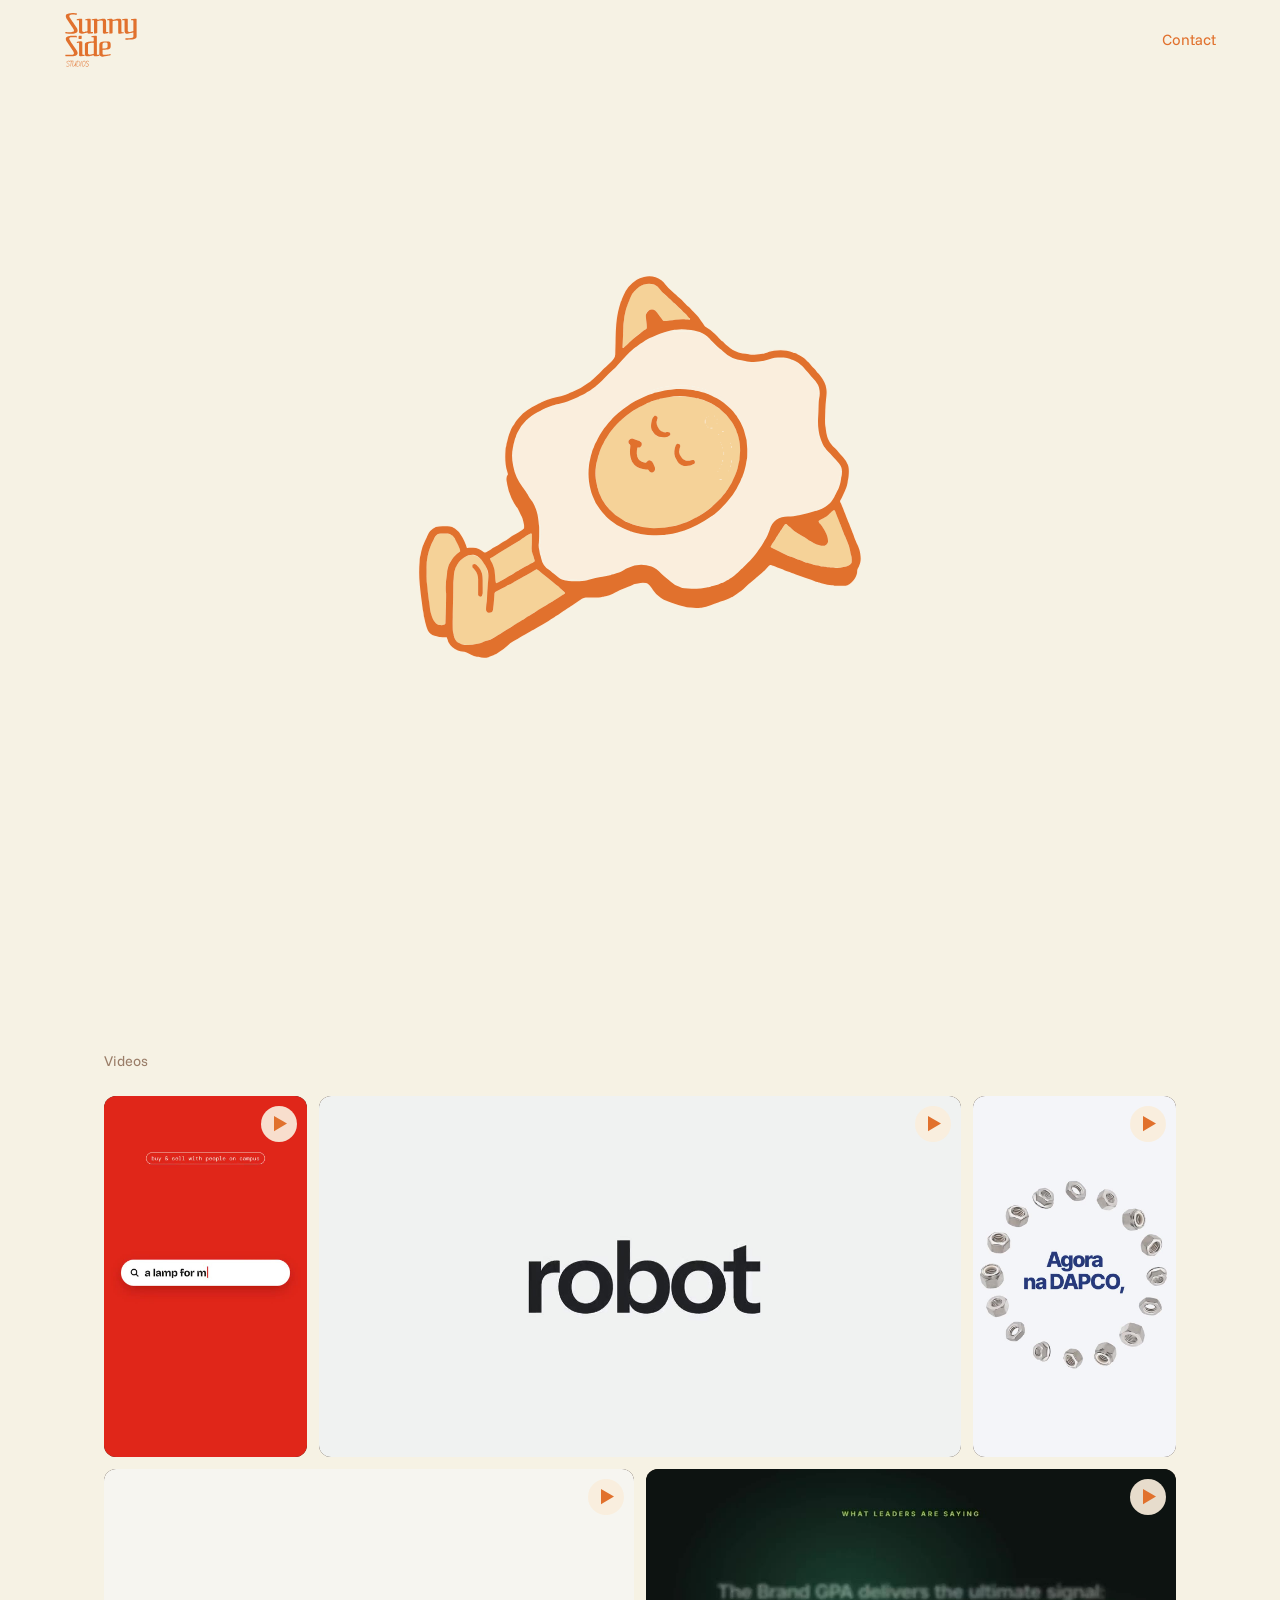
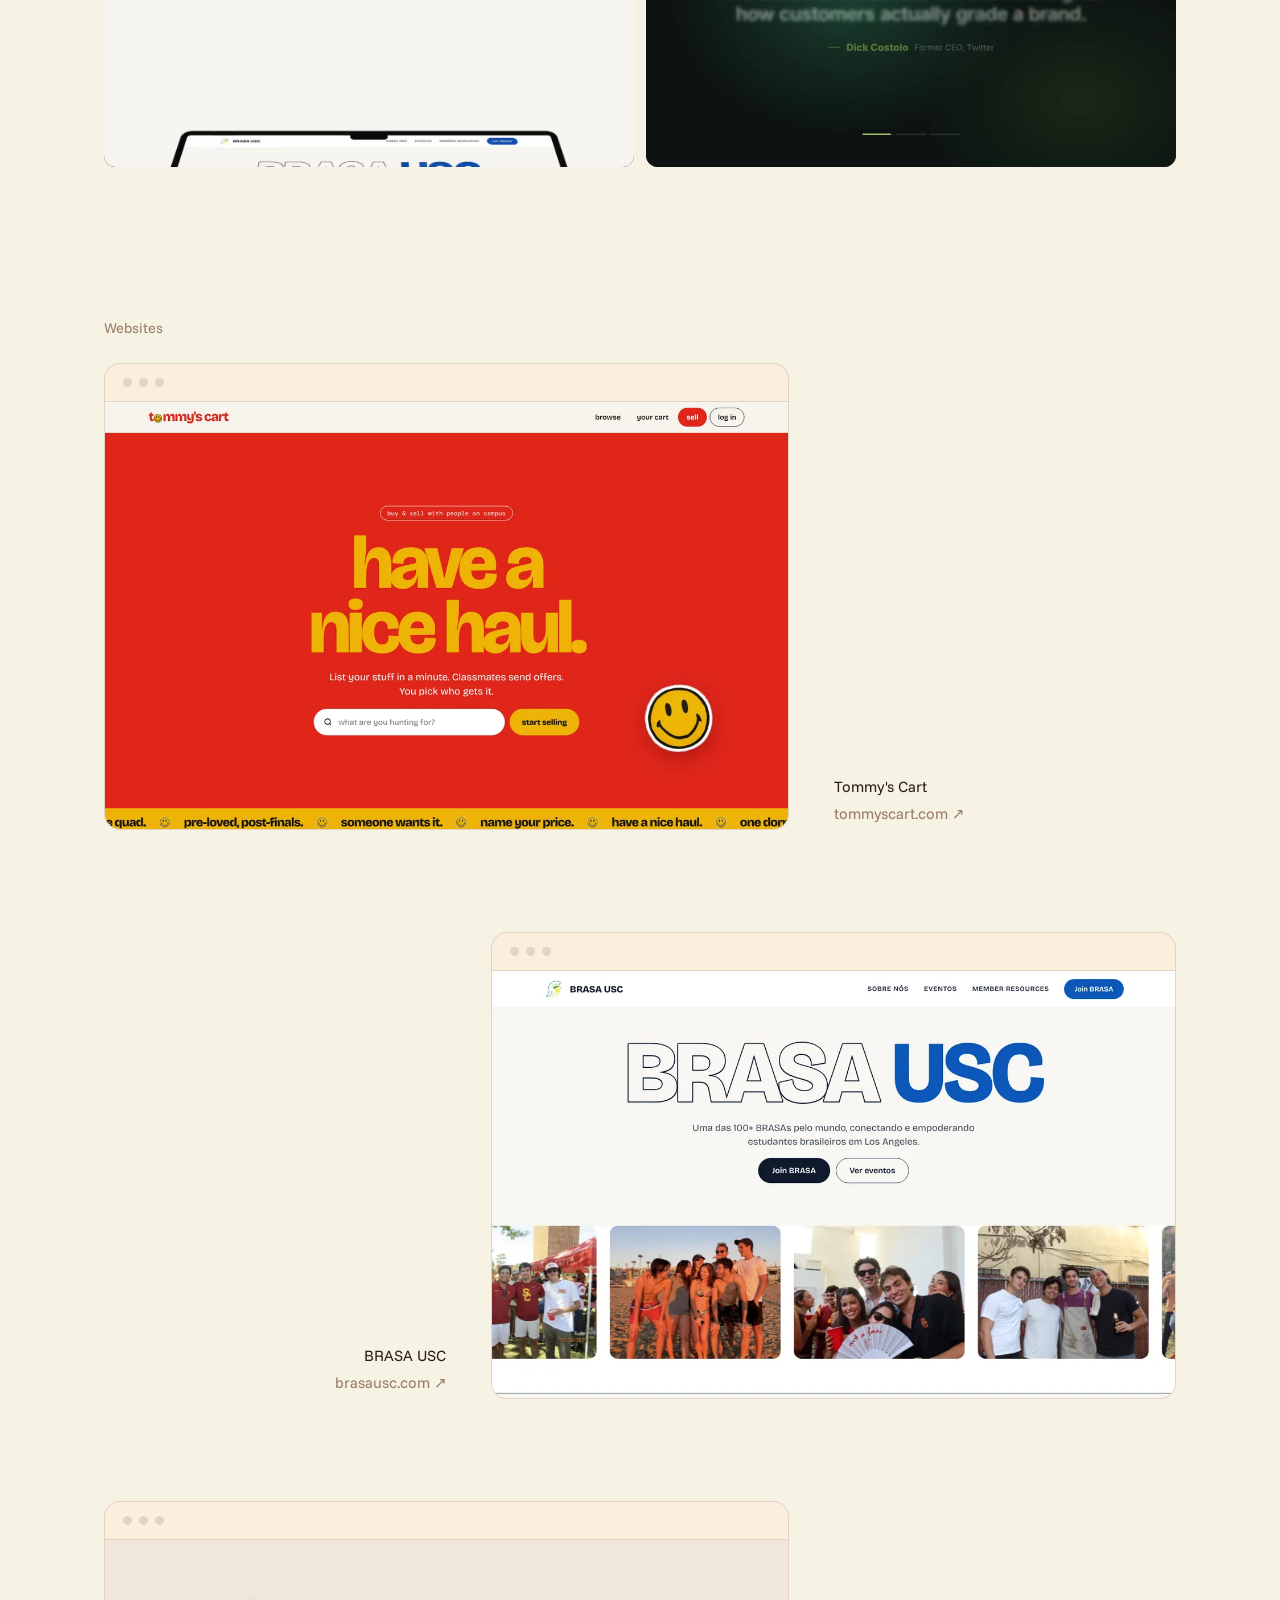
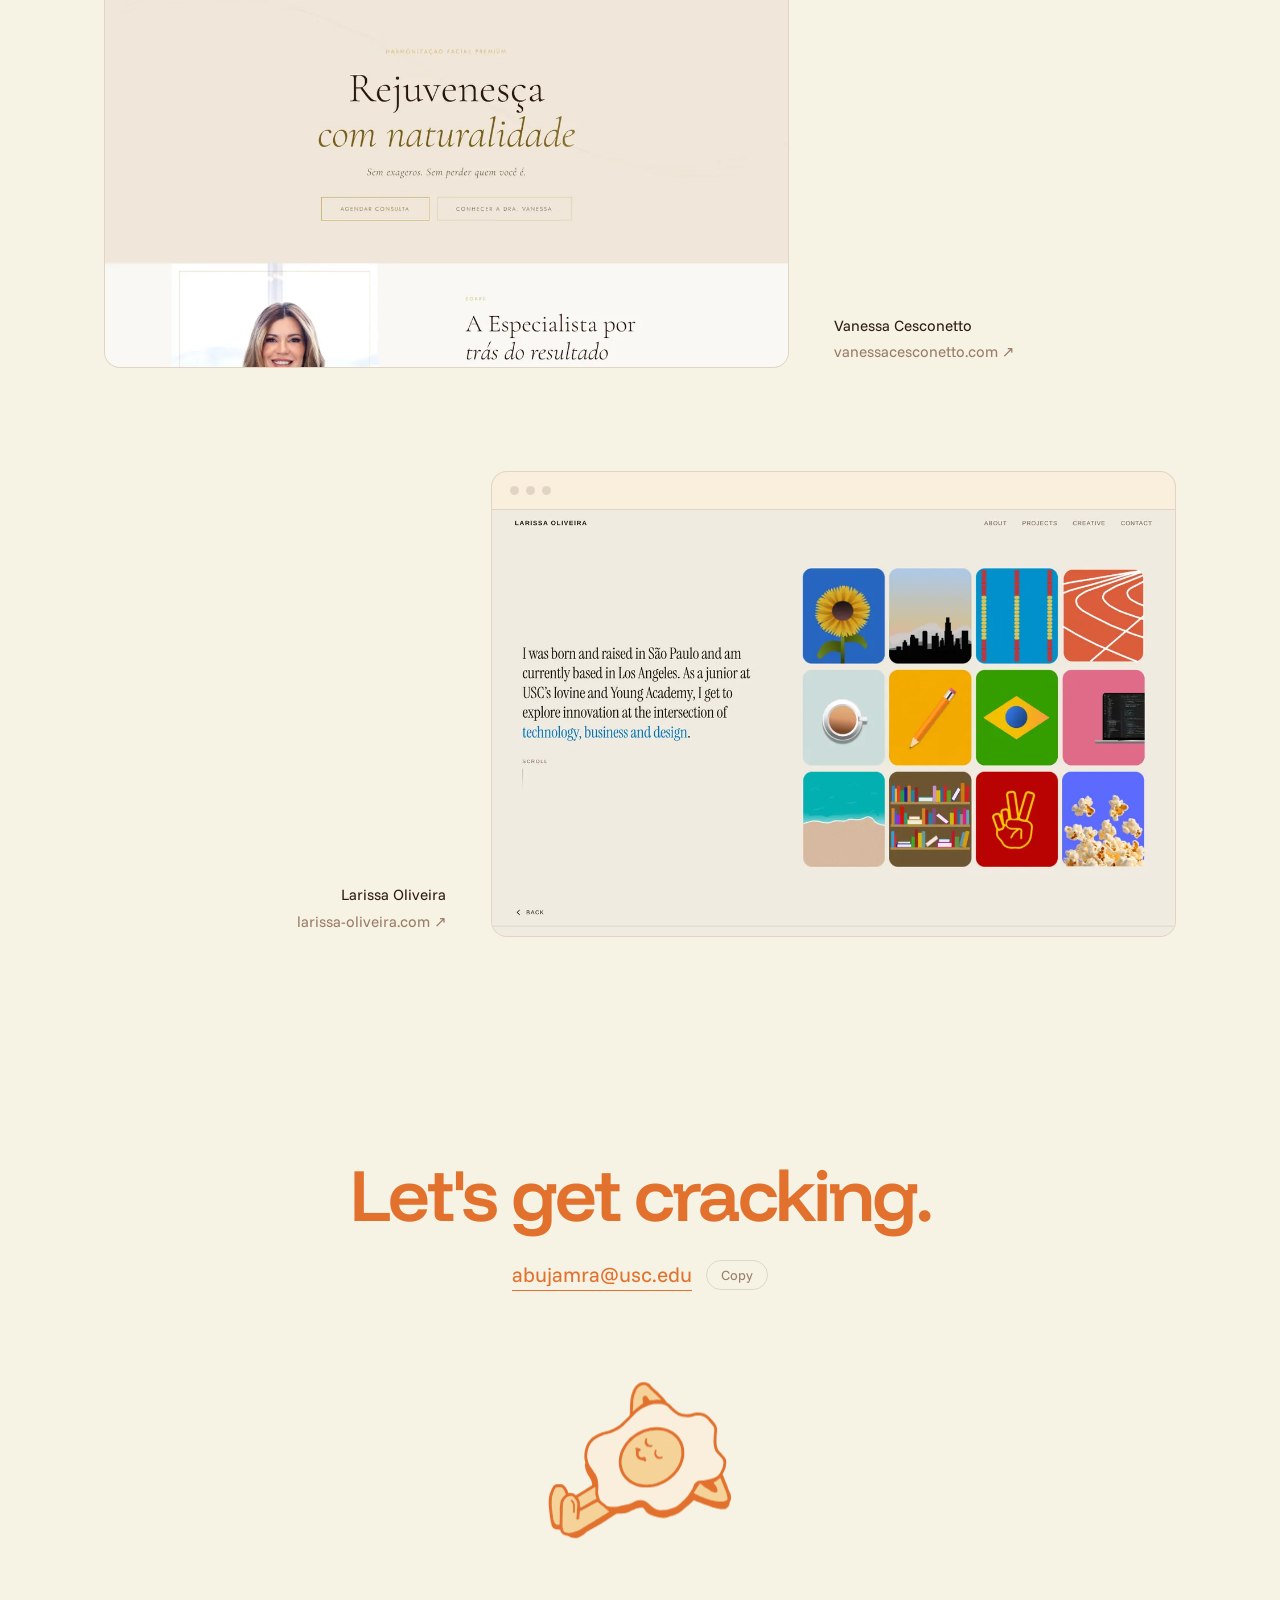
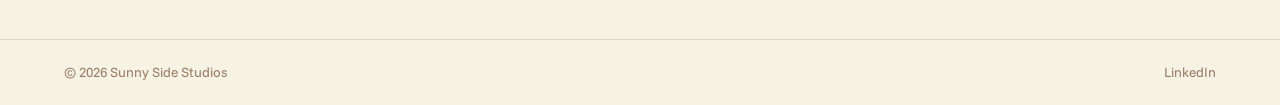
==== commit 78de3b50: "Update Sunny Side page: smaller website cards, calmer previews Co-Authored-By: Claude Opus 5.5 <nore" ====
--- a/sunnyside/index.html
+++ b/sunnyside/index.html
@@ -9,8 +9,8 @@
   <link rel="icon" type="image/svg+xml" href="/sunnyside/favicon.svg" />
   <meta property="og:title" content="Sunny Side Studios" />
   <meta property="og:description" content="Websites and short videos." />
-  <script type="module" crossorigin src="/sunnyside/assets/index-9G_GmSmF.js"></script>
-  <link rel="stylesheet" crossorigin href="/sunnyside/assets/index-BqicFcVX.css">
+  <script type="module" crossorigin src="/sunnyside/assets/index-uAwFw4TI.js"></script>
+  <link rel="stylesheet" crossorigin href="/sunnyside/assets/index-DVKITJ6G.css">
 </head>
 <body>
   <header class="nav" data-nav>
--- a/sunnyside/assets/index-DVKITJ6G.css
+++ b/sunnyside/assets/index-DVKITJ6G.css
@@ -0,0 +1 @@
+@font-face{font-family:Funnel Display;font-style:normal;font-display:swap;font-weight:600;src:url(/sunnyside/assets/funnel-display-latin-ext-600-normal-CA8gsu8B.woff2)format("woff2"),url(/sunnyside/assets/funnel-display-latin-ext-600-normal-BIrMyM1H.woff)format("woff");unicode-range:U+100-2BA,U+2BD-2C5,U+2C7-2CC,U+2CE-2D7,U+2DD-2FF,U+304,U+308,U+329,U+1D00-1DBF,U+1E00-1E9F,U+1EF2-1EFF,U+2020,U+20A0-20AB,U+20AD-20C0,U+2113,U+2C60-2C7F,U+A720-A7FF}@font-face{font-family:Funnel Display;font-style:normal;font-display:swap;font-weight:600;src:url(/sunnyside/assets/funnel-display-latin-600-normal-Mgf2EgkJ.woff2)format("woff2"),url(/sunnyside/assets/funnel-display-latin-600-normal-DTDKxDdc.woff)format("woff");unicode-range:U+??,U+131,U+152-153,U+2BB-2BC,U+2C6,U+2DA,U+2DC,U+304,U+308,U+329,U+2000-206F,U+20AC,U+2122,U+2191,U+2193,U+2212,U+2215,U+FEFF,U+FFFD}@font-face{font-family:Funnel Sans;font-style:normal;font-display:swap;font-weight:400;src:url(/sunnyside/assets/funnel-sans-latin-ext-400-normal-BgdqIIMT.woff2)format("woff2"),url(/sunnyside/assets/funnel-sans-latin-ext-400-normal-Cbx87RSP.woff)format("woff");unicode-range:U+100-2BA,U+2BD-2C5,U+2C7-2CC,U+2CE-2D7,U+2DD-2FF,U+304,U+308,U+329,U+1D00-1DBF,U+1E00-1E9F,U+1EF2-1EFF,U+2020,U+20A0-20AB,U+20AD-20C0,U+2113,U+2C60-2C7F,U+A720-A7FF}@font-face{font-family:Funnel Sans;font-style:normal;font-display:swap;font-weight:400;src:url(/sunnyside/assets/funnel-sans-latin-400-normal-DoUbjnPF.woff2)format("woff2"),url(/sunnyside/assets/funnel-sans-latin-400-normal-lg3X1pA2.woff)format("woff");unicode-range:U+??,U+131,U+152-153,U+2BB-2BC,U+2C6,U+2DA,U+2DC,U+304,U+308,U+329,U+2000-206F,U+20AC,U+2122,U+2191,U+2193,U+2212,U+2215,U+FEFF,U+FFFD}.lenis:not(.lenis-autoToggle).lenis-stopped{overflow:clip}.lenis [data-lenis-prevent],.lenis [data-lenis-prevent-wheel],.lenis [data-lenis-prevent-touch],.lenis [data-lenis-prevent-vertical],.lenis [data-lenis-prevent-horizontal]{overscroll-behavior:contain}.lenis.lenis-smooth iframe{pointer-events:none}.lenis.lenis-autoToggle{transition-behavior:allow-discrete;transition-property:overflow;transition-duration:1ms}:root{--cream:#f6f2e4;--egg-white:#faeedd;--yolk:#f5d298;--orange:#e1712d;--ink:#2f1d12;--muted:#9a7d68;--line:#2f1d121f;--egg-line:var(--orange);--f-display:"Funnel Display", "Avenir Next", system-ui, sans-serif;--f-body:"Funnel Sans", "Avenir Next", system-ui, sans-serif;--gutter:clamp(20px, 5vw, 64px);--max:1200px;--ease:cubic-bezier(.2, .9, .25, 1);--lightningcss-light:initial;--lightningcss-dark: ;color-scheme:light}*,:before,:after{box-sizing:border-box}html{-webkit-text-size-adjust:100%;overflow-x:clip}html.lenis,html.lenis body{height:auto}.lenis.lenis-smooth{scroll-behavior:auto!important}body{background:var(--cream);color:var(--ink);font:400 16px/1.5 var(--f-body);-webkit-font-smoothing:antialiased;margin:0;overflow-x:clip}img,video,svg{max-width:100%;display:block}a{color:inherit;text-decoration:none}::selection{background:var(--yolk)}:focus-visible{outline:2px solid var(--orange);outline-offset:4px;border-radius:4px}.nav{z-index:50;padding:12px var(--gutter);padding-top:max(12px, env(safe-area-inset-top,0px));background:var(--cream);border-bottom:1px solid #0000;justify-content:space-between;align-items:center;transition:border-color .3s;display:flex;position:fixed;inset:0 0 auto}.nav.is-scrolled{border-bottom-color:var(--line)}.nav-word{height:clamp(44px,5vw,56px);color:var(--orange);display:block}.sr-only{clip:rect(0 0 0 0);white-space:nowrap;width:1px;height:1px;position:absolute;overflow:hidden}.nav-word svg{width:auto;height:100%}.nav-link{color:var(--orange);font-size:.95rem;position:relative}.nav-link:after{content:"";transform-origin:100%;height:1px;transition:transform .4s var(--ease);background:currentColor;position:absolute;bottom:-3px;left:0;right:0;transform:scaleX(0)}.nav-link:hover:after{transform-origin:0;transform:scaleX(1)}.hero{min-height:100svh;padding:100px var(--gutter) 60px;text-align:center;flex-direction:column;justify-content:center;align-items:center;gap:clamp(16px,3vh,32px);display:flex}.egg-stage{cursor:pointer;-webkit-tap-highlight-color:transparent;background:0 0;border:0;width:min(64vw,460px);padding:0}.egg-stage svg{width:100%;height:auto;overflow:visible}.egg .egg-body,.egg .egg-yolk,.egg .egg-eye,.egg .egg-smile{transform-box:fill-box}.egg .egg-body{transform-origin:30% 90%}.egg .egg-yolk,.egg .egg-smile{transform-origin:50%}.egg .egg-eye{transform-origin:50% 40%}.egg-stage .egg .egg-eye{animation:5.2s infinite blink}@keyframes blink{0%,92%,to{transform:scaleY(1)}95%{transform:scaleY(.1)}}.block{max-width:var(--max);padding:clamp(80px, 12vw, 160px) var(--gutter) 0;margin:0 auto}.label{font:400 .9rem/1 var(--f-body);color:var(--muted);margin:0 0 28px}.caption{justify-content:space-between;gap:16px;margin-top:14px;font-size:.95rem;display:flex}.caption span:last-child{color:var(--muted)}.mosaic{--g:clamp(6px, .9vw, 12px);gap:var(--g);display:grid}.mosaic-row{gap:var(--g);display:grid}.row-a{grid-template-columns:9fr 28.44fr 9fr}.row-b{grid-template-columns:1fr 1fr}.tile{background:var(--ink);cursor:zoom-in;border-radius:12px;margin:0;position:relative;overflow:hidden}.tile video{object-fit:cover;width:100%;height:100%;transition:transform .8s var(--ease);position:absolute;inset:0}.tile:hover video{transform:scale(1.03)}.t-tall{aspect-ratio:9/16}.t-wide{aspect-ratio:16/9}.tile figcaption{color:var(--egg-white);opacity:0;transition:opacity .35s, transform .35s var(--ease);pointer-events:none;background:linear-gradient(#0000,#1e120a8c);justify-content:space-between;gap:12px;padding:40px 14px 12px;font-size:.85rem;display:flex;position:absolute;bottom:0;left:0;right:0;transform:translateY(6px)}.tile figcaption span:last-child{opacity:.75}.tile:hover figcaption,.tile:focus-visible figcaption{opacity:1;transform:none}@media (hover:none){.tile figcaption{opacity:1;transform:none}}@media (width<=760px){.row-a{grid-template-columns:1fr 1fr}.row-a .t-wide{order:-1;grid-column:1/-1}.row-b{grid-template-columns:1fr}}.lightbox{z-index:100;place-items:center;padding:clamp(16px,4vw,48px);display:grid;position:fixed;inset:0}.lightbox[hidden]{display:none}main,.nav,.footer{transition:filter .5s var(--ease)}.lb-open main,.lb-open .nav,.lb-open .footer{filter:blur(16px)}.lightbox-backdrop{background:#f6f2e473;position:absolute;inset:0}.lightbox-stage{flex-direction:column;align-items:center;gap:14px;max-width:100%;display:flex;position:relative}.lightbox-video{background:var(--ink);cursor:pointer;border-radius:16px;max-width:92vw;height:auto;display:block;box-shadow:0 40px 100px -30px #2f1d1273}.lightbox-caption{gap:14px;margin:0;font-size:.95rem;display:flex}.lightbox-caption span:last-child{color:var(--muted)}.lightbox-close{top:max(16px, env(safe-area-inset-top,0px));right:max(16px, env(safe-area-inset-right,0px));border:1px solid var(--line);background:var(--cream);width:44px;height:44px;color:var(--ink);cursor:pointer;transition:transform .3s var(--ease);border-radius:50%;place-items:center;display:grid;position:absolute}.lightbox-close:hover{transform:rotate(90deg)}.lightbox-close svg{fill:none;stroke:currentColor;stroke-width:1.8px;stroke-linecap:round;width:18px}.sites{grid-template-columns:minmax(0,1fr);gap:clamp(56px,8vw,104px);display:grid}.site{grid-template-columns:minmax(0,2fr) minmax(0,1fr);align-items:end;gap:clamp(20px,3.5vw,48px);display:grid}.site:nth-child(2n){grid-template-columns:minmax(0,1fr) minmax(0,2fr)}.site:nth-child(2n) .browser{order:2}.site .caption{flex-direction:column;justify-content:flex-end;gap:4px;margin:0;padding-bottom:4px}.site:nth-child(2n) .caption{text-align:right;align-items:flex-end}@media (width<=760px){.site,.site:nth-child(2n){grid-template-columns:minmax(0,1fr);gap:12px}.site:nth-child(2n) .browser{order:0}.site .caption,.site:nth-child(2n) .caption{text-align:left;flex-direction:row;justify-content:space-between;align-items:baseline}}.browser{background:var(--egg-white);border:1px solid var(--line);transition:transform .6s var(--ease);border-radius:12px;overflow:hidden}.site:hover .browser{transform:translateY(-6px)}.browser{border-radius:clamp(10px,1.4vw,16px)}.bar{border-bottom:1px solid var(--line);gap:7px;padding:clamp(10px,1.2vw,14px) clamp(12px,1.4vw,18px);display:flex}.bar i{background:var(--line);border-radius:50%;width:9px;height:9px;transition:background .3s}.site:hover .bar i{background:var(--yolk)}.view{aspect-ratio:16/10;overflow:hidden}.view img{width:100%;height:auto;transition:transform var(--scroll-time,6s) cubic-bezier(.45, 0, .55, 1)}.site.is-previewing .view img,.site:focus-visible .view img{transform:translateY(var(--scroll-to,0))}.caption span:last-child{transition:color .3s}.site:hover .caption span:last-child{color:var(--orange)}.contact{max-width:var(--max);padding:clamp(120px, 18vw, 220px) var(--gutter) clamp(64px, 8vw, 96px);text-align:center;margin:0 auto}.contact-title{color:var(--orange);font:600 clamp(2.2rem, 6vw, 4.6rem)/1 var(--f-display);letter-spacing:-.04em;margin:0}.contact-row{flex-wrap:wrap;justify-content:center;align-items:center;gap:14px;margin-top:28px;display:flex}.mail{color:var(--orange);border-bottom:1px solid;font-size:clamp(1.05rem,2vw,1.3rem)}.copy{border:1px solid var(--line);font:400 .85rem/1 var(--f-body);color:var(--muted);cursor:pointer;background:0 0;border-radius:999px;padding:7px 14px;transition:color .2s,border-color .2s}.copy:hover{color:var(--ink);border-color:var(--ink)}.peek{width:clamp(140px,16vw,190px);margin:clamp(56px,8vw,88px) auto 0}.peek svg{width:100%;height:auto}.footer{padding:22px var(--gutter);border-top:1px solid var(--line);color:var(--muted);justify-content:space-between;gap:16px;font-size:.85rem;display:flex}.footer a:hover{color:var(--orange)}@media (prefers-reduced-motion:reduce){.egg-stage .egg .egg-eye{animation:none}.view img{transition:none}}[id]{scroll-margin-top:90px}.play-badge{z-index:2;width:36px;height:36px;color:var(--orange);transition:transform .45s var(--ease), opacity .3s;pointer-events:none;background:#faeeddeb;border-radius:50%;place-items:center;display:grid;position:absolute;top:10px;right:10px}.play-badge svg{fill:currentColor;width:13px;margin-left:2px}.play-badge:after{content:"";border:2px solid var(--egg-white);opacity:0;border-radius:50%;position:absolute;inset:0}.mosaic.is-hinting .play-badge:after{animation:ripple 1.5s var(--ease) 2 both;animation-delay:calc(var(--i,0) * .14s)}.tile:hover .play-badge{transform:scale(1.15)}@keyframes ripple{0%{opacity:.95;transform:scale(1)}to{opacity:0;transform:scale(2.3)}}.cursor-play{z-index:60;pointer-events:none;width:0;height:0;position:fixed;top:0;left:0}.cursor-play-dot{background:var(--yolk);width:60px;height:60px;color:var(--ink);font:600 .66rem/1 var(--f-body);border-radius:50%;align-content:center;place-items:center;gap:1px;transition:transform .4s cubic-bezier(.34,1.56,.64,1);display:grid;position:absolute;top:-30px;left:-30px;transform:scale(0)}.cursor-play svg{fill:currentColor;width:10px;margin-left:2px}.cursor-play.is-on .cursor-play-dot{transform:scale(1)}@media (hover:hover) and (pointer:fine){.has-cursor .tile{cursor:none}.has-cursor .tile:hover .play-badge{opacity:0}}@media (prefers-reduced-motion:reduce){.mosaic.is-hinting .play-badge:after{animation:none}.cursor-play-dot{transition:none}}
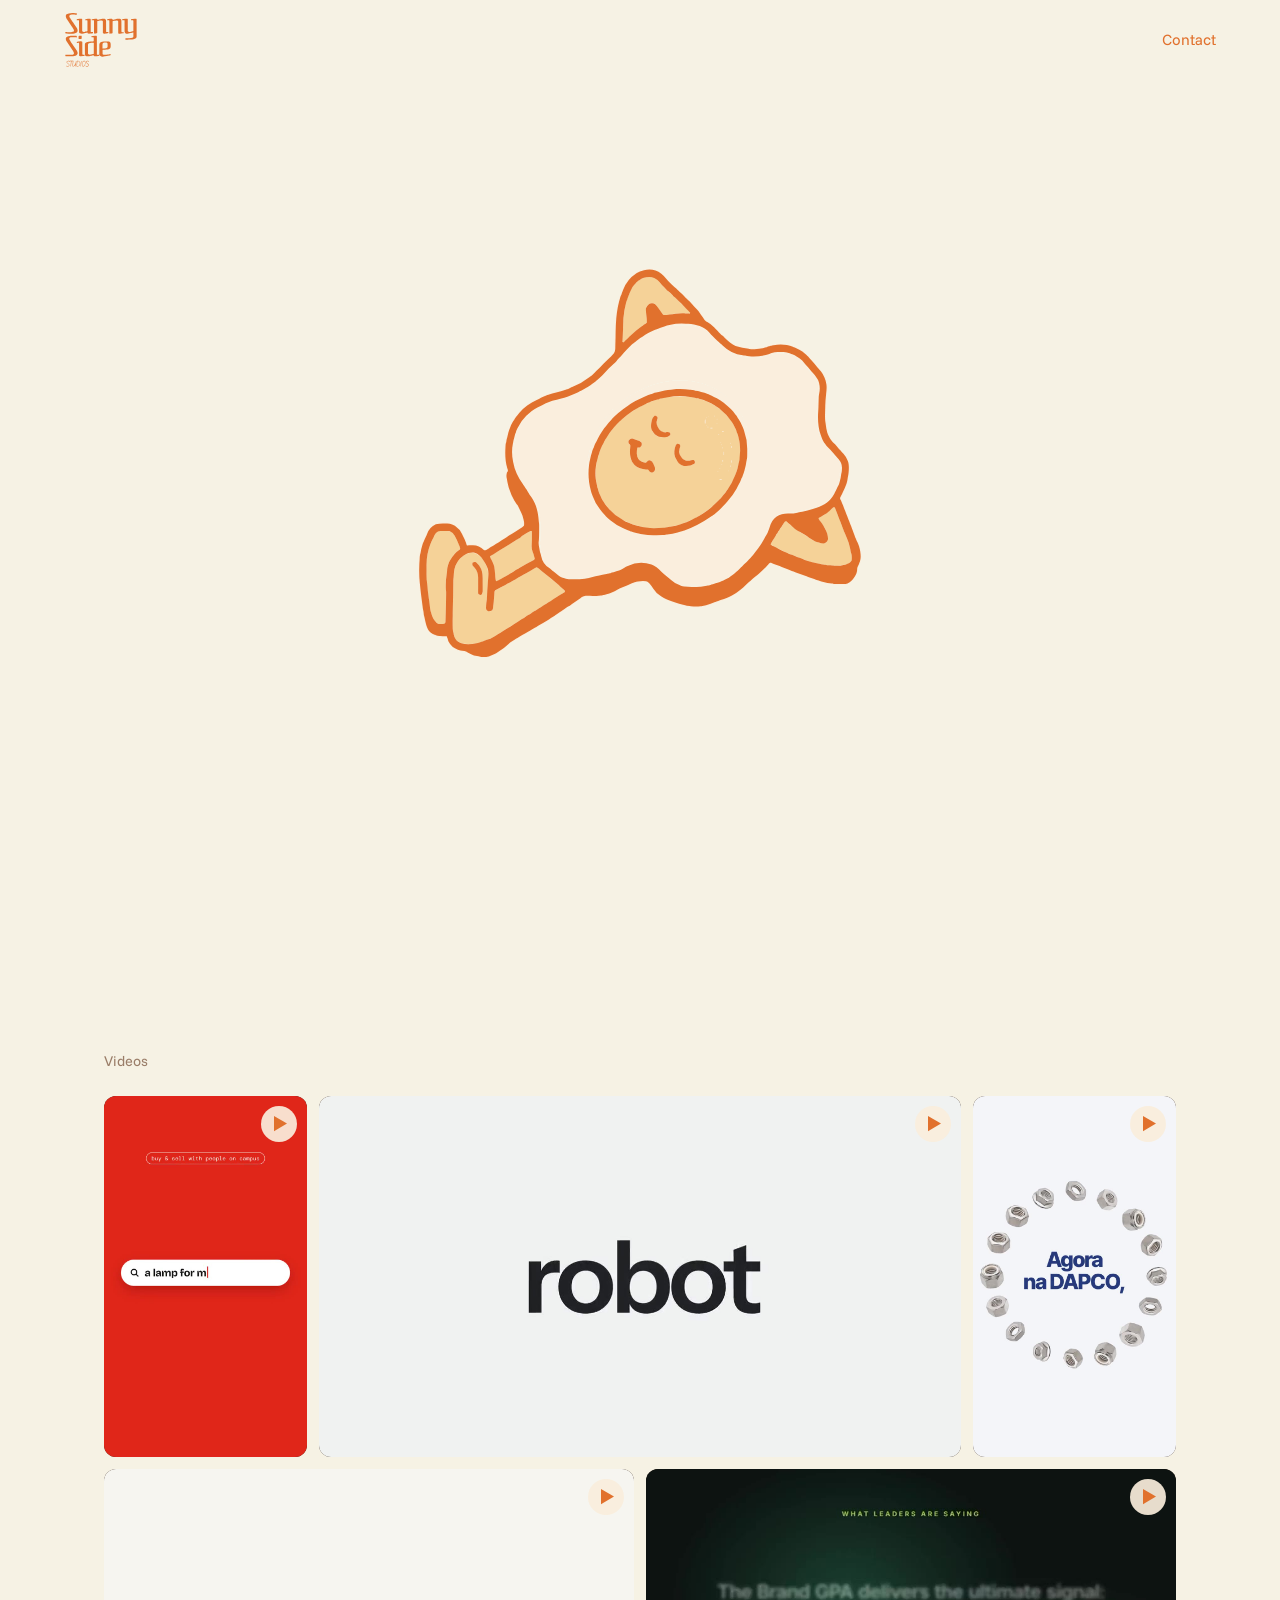
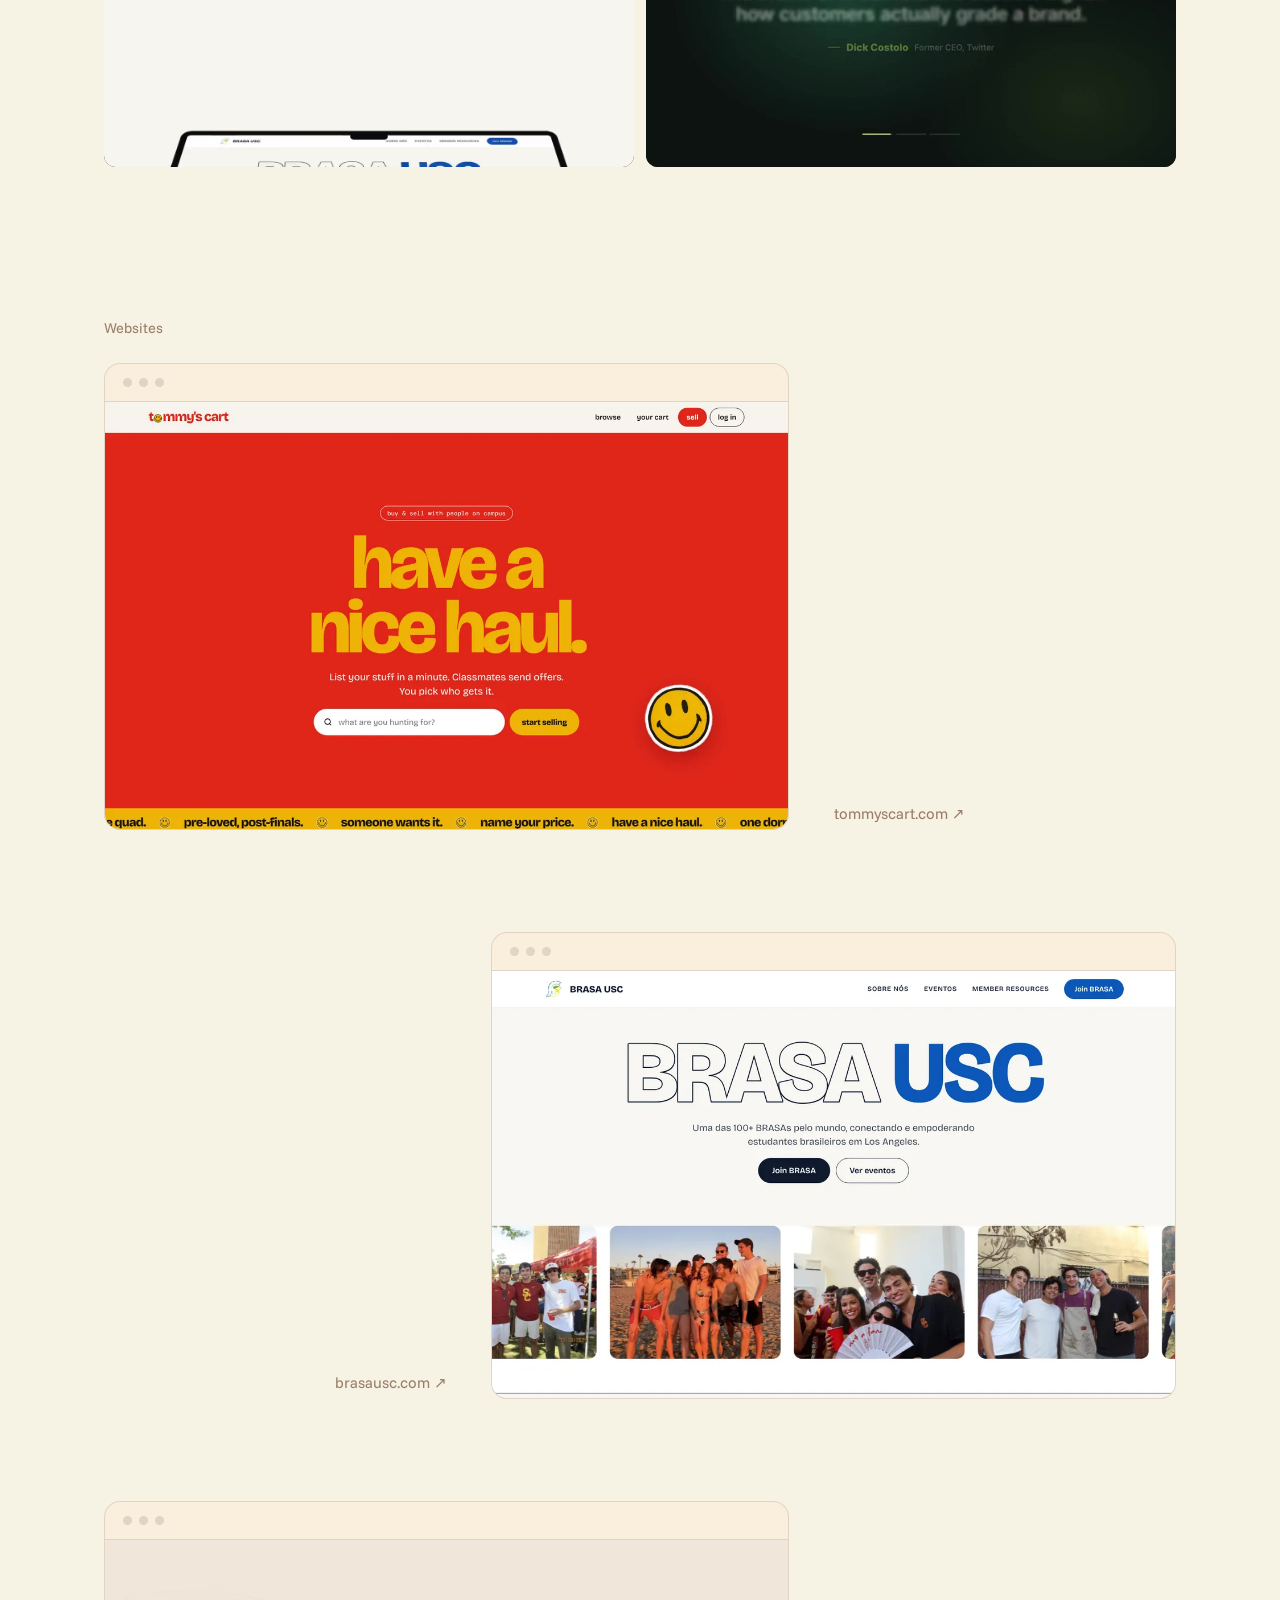
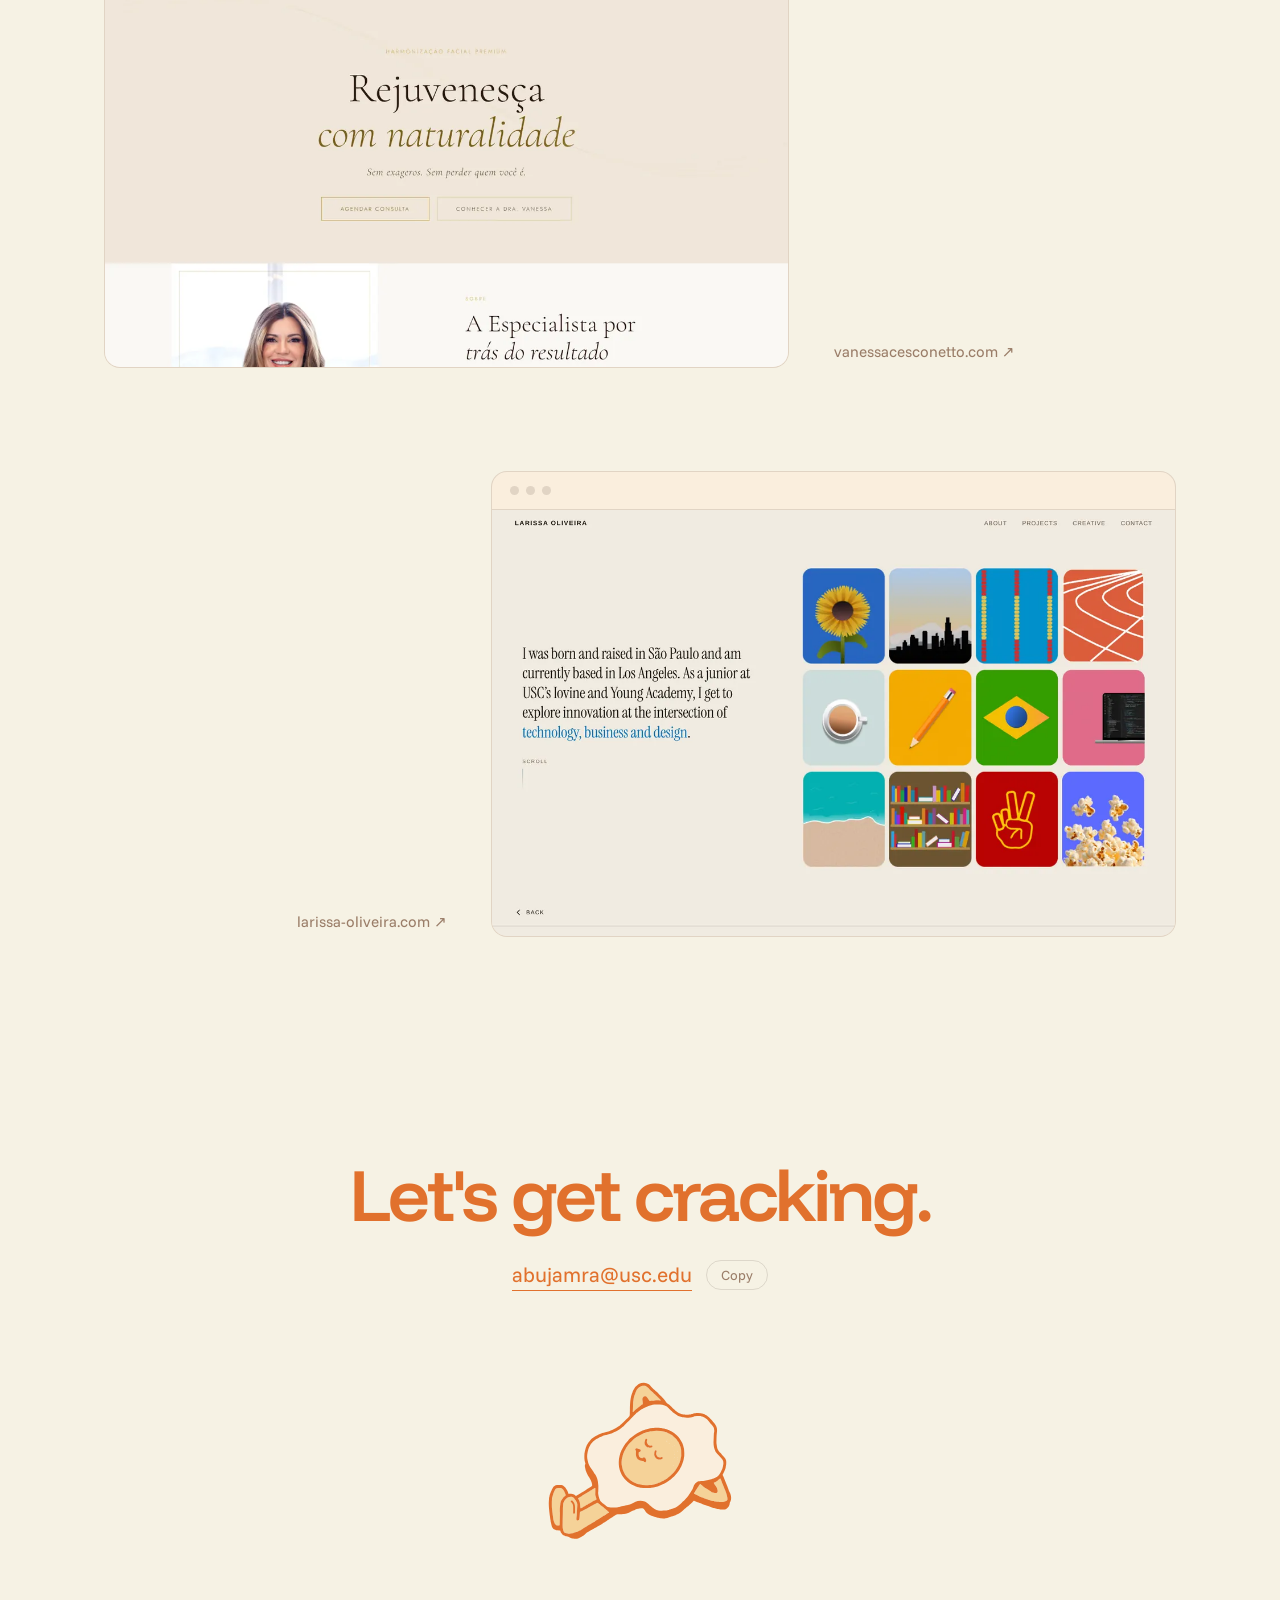
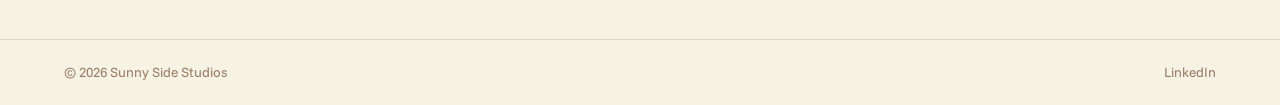
==== commit b6eadbbf: "Update Sunny Side page: URL-only website captions Co-Authored-By: Claude Opus 5.5 <noreply@anthropic" ====
--- a/sunnyside/index.html
+++ b/sunnyside/index.html
@@ -66,28 +66,28 @@
             <div class="bar"><i></i><i></i><i></i></div>
             <div class="view"><img src="/sunnyside/work/tommys-full.webp" alt="tommyscart.com" loading="lazy" /></div>
           </div>
-          <div class="caption"><span>Tommy's Cart</span><span>tommyscart.com ↗</span></div>
+          <div class="caption"><span>tommyscart.com ↗</span></div>
         </a>
         <a class="site" href="https://brasausc.com" target="_blank" rel="noopener" data-reveal>
           <div class="browser">
             <div class="bar"><i></i><i></i><i></i></div>
             <div class="view"><img src="/sunnyside/work/brasa-full.webp" alt="brasausc.com" loading="lazy" /></div>
           </div>
-          <div class="caption"><span>BRASA USC</span><span>brasausc.com ↗</span></div>
+          <div class="caption"><span>brasausc.com ↗</span></div>
         </a>
         <a class="site" href="https://vanessacesconetto.com" target="_blank" rel="noopener" data-reveal>
           <div class="browser">
             <div class="bar"><i></i><i></i><i></i></div>
             <div class="view"><img src="/sunnyside/work/vanessa-full.webp" alt="vanessacesconetto.com" loading="lazy" /></div>
           </div>
-          <div class="caption"><span>Vanessa Cesconetto</span><span>vanessacesconetto.com ↗</span></div>
+          <div class="caption"><span>vanessacesconetto.com ↗</span></div>
         </a>
         <a class="site" href="https://larissa-oliveira.com" target="_blank" rel="noopener" data-reveal>
           <div class="browser">
             <div class="bar"><i></i><i></i><i></i></div>
             <div class="view"><img src="/sunnyside/work/larissa-full.webp" alt="larissa-oliveira.com" loading="lazy" /></div>
           </div>
-          <div class="caption"><span>Larissa Oliveira</span><span>larissa-oliveira.com ↗</span></div>
+          <div class="caption"><span>larissa-oliveira.com ↗</span></div>
         </a>
       </div>
     </section>
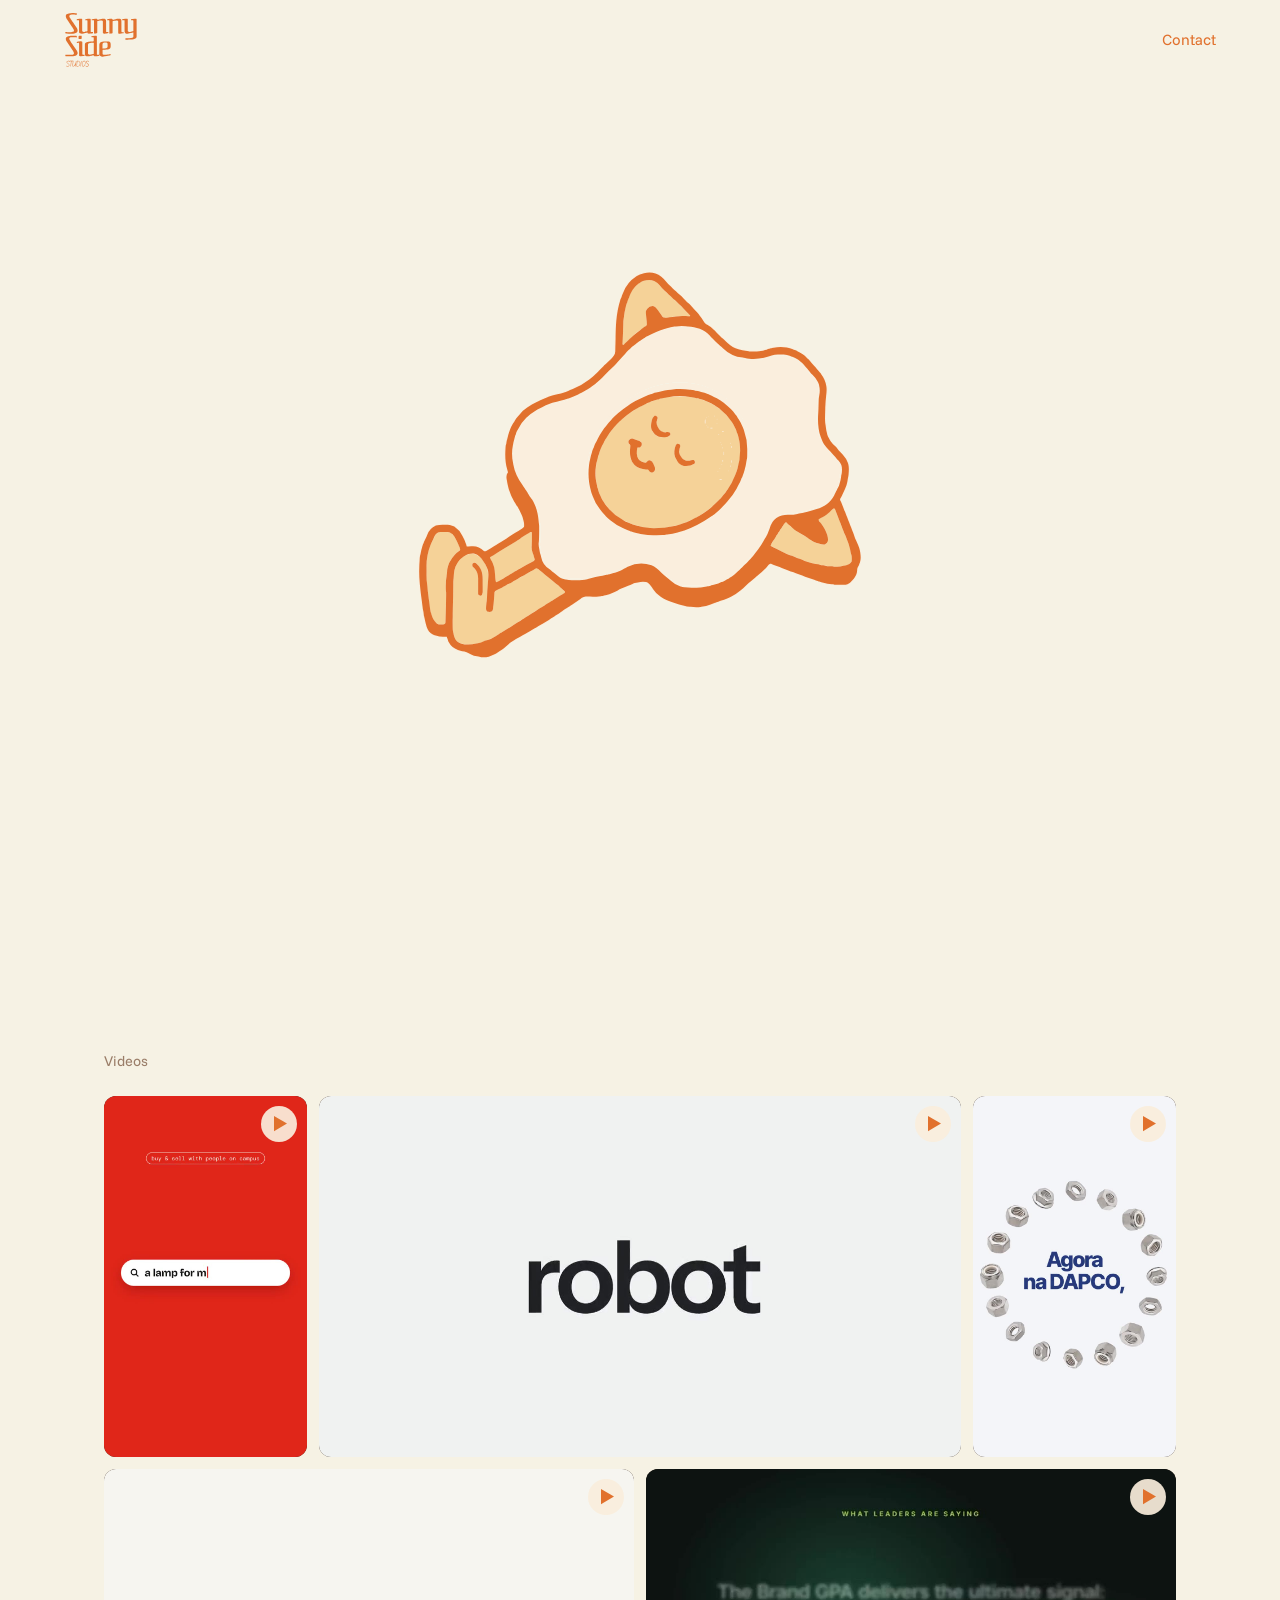
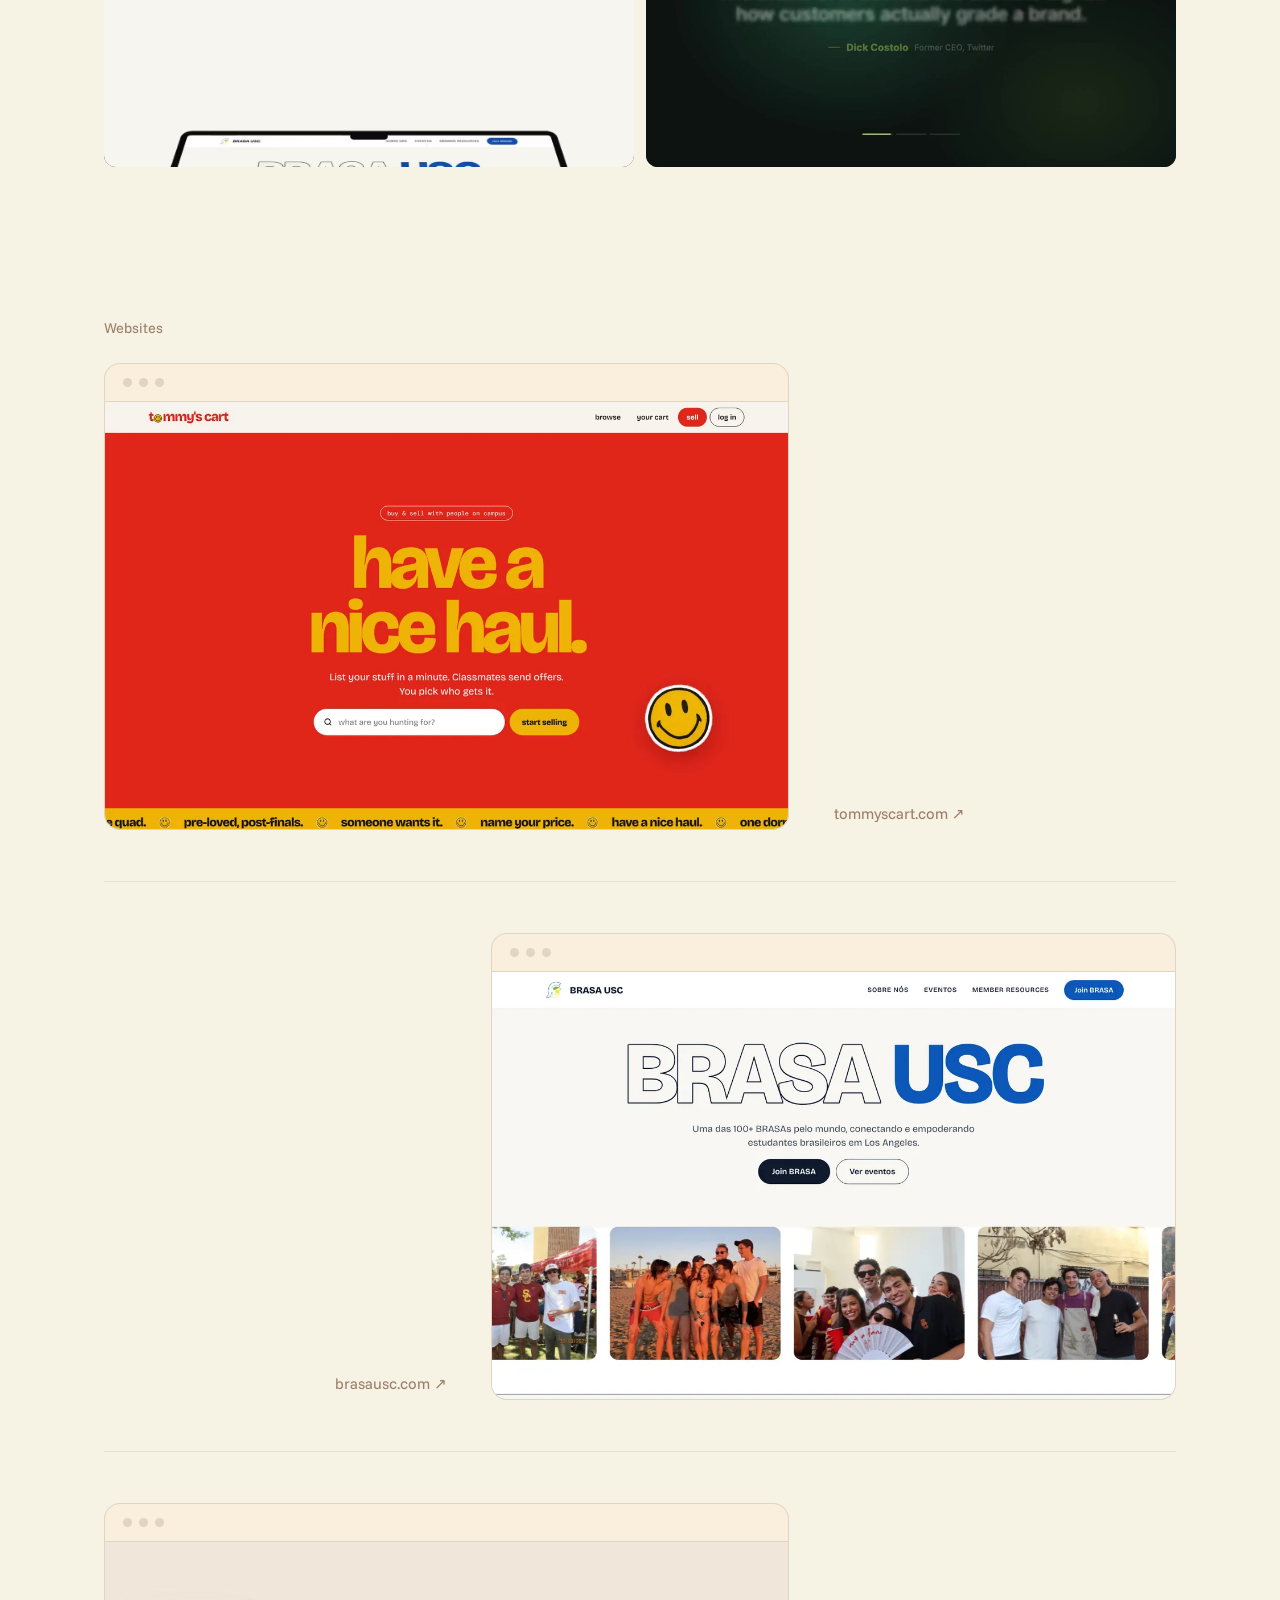
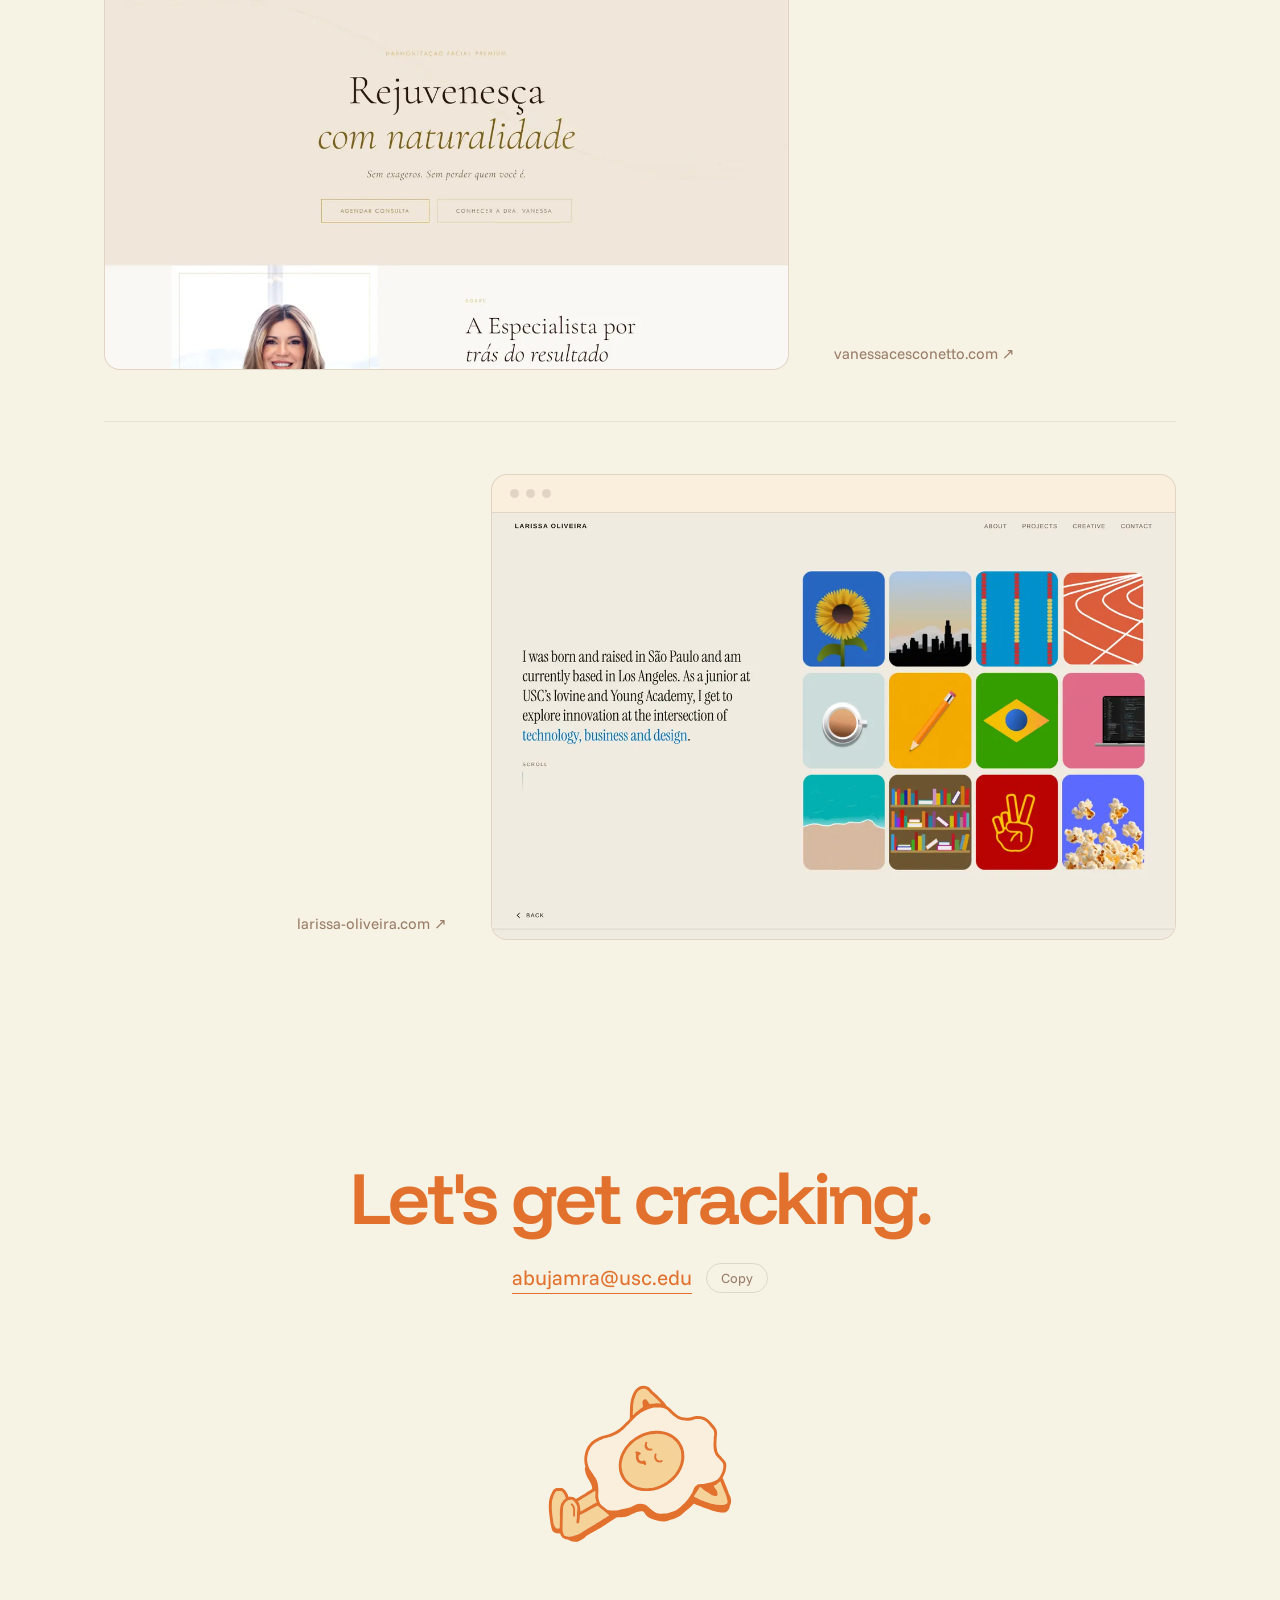
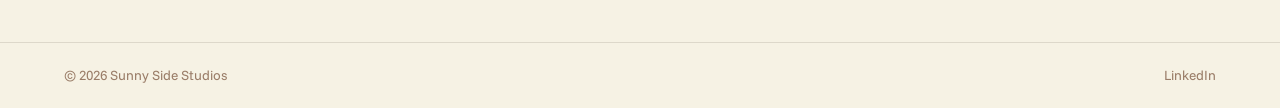
==== commit d0103027: "Update Sunny Side page: dividers between website rows Co-Authored-By: Claude Opus 5.5 <noreply@anthr" ====
--- a/sunnyside/index.html
+++ b/sunnyside/index.html
@@ -9,8 +9,8 @@
   <link rel="icon" type="image/svg+xml" href="/sunnyside/favicon.svg" />
   <meta property="og:title" content="Sunny Side Studios" />
   <meta property="og:description" content="Websites and short videos." />
-  <script type="module" crossorigin src="/sunnyside/assets/index-uAwFw4TI.js"></script>
-  <link rel="stylesheet" crossorigin href="/sunnyside/assets/index-DVKITJ6G.css">
+  <script type="module" crossorigin src="/sunnyside/assets/index-DqEV_h91.js"></script>
+  <link rel="stylesheet" crossorigin href="/sunnyside/assets/index-B_EFkGqm.css">
 </head>
 <body>
   <header class="nav" data-nav>
--- a/sunnyside/assets/index-B_EFkGqm.css
+++ b/sunnyside/assets/index-B_EFkGqm.css
@@ -0,0 +1 @@
+@font-face{font-family:Funnel Display;font-style:normal;font-display:swap;font-weight:600;src:url(/sunnyside/assets/funnel-display-latin-ext-600-normal-CA8gsu8B.woff2)format("woff2"),url(/sunnyside/assets/funnel-display-latin-ext-600-normal-BIrMyM1H.woff)format("woff");unicode-range:U+100-2BA,U+2BD-2C5,U+2C7-2CC,U+2CE-2D7,U+2DD-2FF,U+304,U+308,U+329,U+1D00-1DBF,U+1E00-1E9F,U+1EF2-1EFF,U+2020,U+20A0-20AB,U+20AD-20C0,U+2113,U+2C60-2C7F,U+A720-A7FF}@font-face{font-family:Funnel Display;font-style:normal;font-display:swap;font-weight:600;src:url(/sunnyside/assets/funnel-display-latin-600-normal-Mgf2EgkJ.woff2)format("woff2"),url(/sunnyside/assets/funnel-display-latin-600-normal-DTDKxDdc.woff)format("woff");unicode-range:U+??,U+131,U+152-153,U+2BB-2BC,U+2C6,U+2DA,U+2DC,U+304,U+308,U+329,U+2000-206F,U+20AC,U+2122,U+2191,U+2193,U+2212,U+2215,U+FEFF,U+FFFD}@font-face{font-family:Funnel Sans;font-style:normal;font-display:swap;font-weight:400;src:url(/sunnyside/assets/funnel-sans-latin-ext-400-normal-BgdqIIMT.woff2)format("woff2"),url(/sunnyside/assets/funnel-sans-latin-ext-400-normal-Cbx87RSP.woff)format("woff");unicode-range:U+100-2BA,U+2BD-2C5,U+2C7-2CC,U+2CE-2D7,U+2DD-2FF,U+304,U+308,U+329,U+1D00-1DBF,U+1E00-1E9F,U+1EF2-1EFF,U+2020,U+20A0-20AB,U+20AD-20C0,U+2113,U+2C60-2C7F,U+A720-A7FF}@font-face{font-family:Funnel Sans;font-style:normal;font-display:swap;font-weight:400;src:url(/sunnyside/assets/funnel-sans-latin-400-normal-DoUbjnPF.woff2)format("woff2"),url(/sunnyside/assets/funnel-sans-latin-400-normal-lg3X1pA2.woff)format("woff");unicode-range:U+??,U+131,U+152-153,U+2BB-2BC,U+2C6,U+2DA,U+2DC,U+304,U+308,U+329,U+2000-206F,U+20AC,U+2122,U+2191,U+2193,U+2212,U+2215,U+FEFF,U+FFFD}.lenis:not(.lenis-autoToggle).lenis-stopped{overflow:clip}.lenis [data-lenis-prevent],.lenis [data-lenis-prevent-wheel],.lenis [data-lenis-prevent-touch],.lenis [data-lenis-prevent-vertical],.lenis [data-lenis-prevent-horizontal]{overscroll-behavior:contain}.lenis.lenis-smooth iframe{pointer-events:none}.lenis.lenis-autoToggle{transition-behavior:allow-discrete;transition-property:overflow;transition-duration:1ms}:root{--cream:#f6f2e4;--egg-white:#faeedd;--yolk:#f5d298;--orange:#e1712d;--ink:#2f1d12;--muted:#9a7d68;--line:#2f1d121f;--egg-line:var(--orange);--f-display:"Funnel Display", "Avenir Next", system-ui, sans-serif;--f-body:"Funnel Sans", "Avenir Next", system-ui, sans-serif;--gutter:clamp(20px, 5vw, 64px);--max:1200px;--ease:cubic-bezier(.2, .9, .25, 1);--lightningcss-light:initial;--lightningcss-dark: ;color-scheme:light}*,:before,:after{box-sizing:border-box}html{-webkit-text-size-adjust:100%;overflow-x:clip}html.lenis,html.lenis body{height:auto}.lenis.lenis-smooth{scroll-behavior:auto!important}body{background:var(--cream);color:var(--ink);font:400 16px/1.5 var(--f-body);-webkit-font-smoothing:antialiased;margin:0;overflow-x:clip}img,video,svg{max-width:100%;display:block}a{color:inherit;text-decoration:none}::selection{background:var(--yolk)}:focus-visible{outline:2px solid var(--orange);outline-offset:4px;border-radius:4px}.nav{z-index:50;padding:12px var(--gutter);padding-top:max(12px, env(safe-area-inset-top,0px));background:var(--cream);border-bottom:1px solid #0000;justify-content:space-between;align-items:center;transition:border-color .3s;display:flex;position:fixed;inset:0 0 auto}.nav.is-scrolled{border-bottom-color:var(--line)}.nav-word{height:clamp(44px,5vw,56px);color:var(--orange);display:block}.sr-only{clip:rect(0 0 0 0);white-space:nowrap;width:1px;height:1px;position:absolute;overflow:hidden}.nav-word svg{width:auto;height:100%}.nav-link{color:var(--orange);font-size:.95rem;position:relative}.nav-link:after{content:"";transform-origin:100%;height:1px;transition:transform .4s var(--ease);background:currentColor;position:absolute;bottom:-3px;left:0;right:0;transform:scaleX(0)}.nav-link:hover:after{transform-origin:0;transform:scaleX(1)}.hero{min-height:100svh;padding:100px var(--gutter) 60px;text-align:center;flex-direction:column;justify-content:center;align-items:center;gap:clamp(16px,3vh,32px);display:flex}.egg-stage{cursor:pointer;-webkit-tap-highlight-color:transparent;background:0 0;border:0;width:min(64vw,460px);padding:0}.egg-stage svg{width:100%;height:auto;overflow:visible}.egg .egg-body,.egg .egg-yolk,.egg .egg-eye,.egg .egg-smile{transform-box:fill-box}.egg .egg-body{transform-origin:30% 90%}.egg .egg-yolk,.egg .egg-smile{transform-origin:50%}.egg .egg-eye{transform-origin:50% 40%}.egg-stage .egg .egg-eye{animation:5.2s infinite blink}@keyframes blink{0%,92%,to{transform:scaleY(1)}95%{transform:scaleY(.1)}}.block{max-width:var(--max);padding:clamp(80px, 12vw, 160px) var(--gutter) 0;margin:0 auto}.label{font:400 .9rem/1 var(--f-body);color:var(--muted);margin:0 0 28px}.caption{justify-content:space-between;gap:16px;margin-top:14px;font-size:.95rem;display:flex}.caption span:last-child{color:var(--muted)}.mosaic{--g:clamp(6px, .9vw, 12px);gap:var(--g);display:grid}.mosaic-row{gap:var(--g);display:grid}.row-a{grid-template-columns:9fr 28.44fr 9fr}.row-b{grid-template-columns:1fr 1fr}.tile{background:var(--ink);cursor:zoom-in;border-radius:12px;margin:0;position:relative;overflow:hidden}.tile video{object-fit:cover;width:100%;height:100%;transition:transform .8s var(--ease);position:absolute;inset:0}.tile:hover video{transform:scale(1.03)}.t-tall{aspect-ratio:9/16}.t-wide{aspect-ratio:16/9}.tile figcaption{color:var(--egg-white);opacity:0;transition:opacity .35s, transform .35s var(--ease);pointer-events:none;background:linear-gradient(#0000,#1e120a8c);justify-content:space-between;gap:12px;padding:40px 14px 12px;font-size:.85rem;display:flex;position:absolute;bottom:0;left:0;right:0;transform:translateY(6px)}.tile figcaption span:last-child{opacity:.75}.tile:hover figcaption,.tile:focus-visible figcaption{opacity:1;transform:none}@media (hover:none){.tile figcaption{opacity:1;transform:none}}@media (width<=760px){.row-a{grid-template-columns:1fr 1fr}.row-a .t-wide{order:-1;grid-column:1/-1}.row-b{grid-template-columns:1fr}}.lightbox{z-index:100;place-items:center;padding:clamp(16px,4vw,48px);display:grid;position:fixed;inset:0}.lightbox[hidden]{display:none}main,.nav,.footer{transition:filter .5s var(--ease)}.lb-open main,.lb-open .nav,.lb-open .footer{filter:blur(16px)}.lightbox-backdrop{background:#f6f2e473;position:absolute;inset:0}.lightbox-stage{flex-direction:column;align-items:center;gap:14px;max-width:100%;display:flex;position:relative}.lightbox-video{background:var(--ink);cursor:pointer;border-radius:16px;max-width:92vw;height:auto;display:block;box-shadow:0 40px 100px -30px #2f1d1273}.lightbox-caption{gap:14px;margin:0;font-size:.95rem;display:flex}.lightbox-caption span:last-child{color:var(--muted)}.lightbox-close{top:max(16px, env(safe-area-inset-top,0px));right:max(16px, env(safe-area-inset-right,0px));border:1px solid var(--line);background:var(--cream);width:44px;height:44px;color:var(--ink);cursor:pointer;transition:transform .3s var(--ease);border-radius:50%;place-items:center;display:grid;position:absolute}.lightbox-close:hover{transform:rotate(90deg)}.lightbox-close svg{fill:none;stroke:currentColor;stroke-width:1.8px;stroke-linecap:round;width:18px}.sites{grid-template-columns:minmax(0,1fr);display:grid}.site{padding-block:clamp(28px,4vw,52px)}.site:first-child{padding-top:0}.site:last-child{padding-bottom:0}.site+.site{border-top:1px solid #2f1d1214}.site{grid-template-columns:minmax(0,2fr) minmax(0,1fr);align-items:end;gap:clamp(20px,3.5vw,48px);display:grid}.site:nth-child(2n){grid-template-columns:minmax(0,1fr) minmax(0,2fr)}.site:nth-child(2n) .browser{order:2}.site .caption{flex-direction:column;justify-content:flex-end;gap:4px;margin:0;padding-bottom:4px}.site:nth-child(2n) .caption{text-align:right;align-items:flex-end}@media (width<=760px){.site,.site:nth-child(2n){grid-template-columns:minmax(0,1fr);gap:12px}.site:nth-child(2n) .browser{order:0}.site .caption,.site:nth-child(2n) .caption{text-align:left;flex-direction:row;justify-content:space-between;align-items:baseline}}.browser{background:var(--egg-white);border:1px solid var(--line);transition:transform .6s var(--ease);border-radius:12px;overflow:hidden}.site:hover .browser{transform:translateY(-6px)}.browser{border-radius:clamp(10px,1.4vw,16px)}.bar{border-bottom:1px solid var(--line);gap:7px;padding:clamp(10px,1.2vw,14px) clamp(12px,1.4vw,18px);display:flex}.bar i{background:var(--line);border-radius:50%;width:9px;height:9px;transition:background .3s}.site:hover .bar i{background:var(--yolk)}.view{aspect-ratio:16/10;overflow:hidden}.view img{width:100%;height:auto;transition:transform var(--scroll-time,6s) cubic-bezier(.45, 0, .55, 1)}.site.is-previewing .view img,.site:focus-visible .view img{transform:translateY(var(--scroll-to,0))}.caption span:last-child{transition:color .3s}.site:hover .caption span:last-child{color:var(--orange)}.contact{max-width:var(--max);padding:clamp(120px, 18vw, 220px) var(--gutter) clamp(64px, 8vw, 96px);text-align:center;margin:0 auto}.contact-title{color:var(--orange);font:600 clamp(2.2rem, 6vw, 4.6rem)/1 var(--f-display);letter-spacing:-.04em;margin:0}.contact-row{flex-wrap:wrap;justify-content:center;align-items:center;gap:14px;margin-top:28px;display:flex}.mail{color:var(--orange);border-bottom:1px solid;font-size:clamp(1.05rem,2vw,1.3rem)}.copy{border:1px solid var(--line);font:400 .85rem/1 var(--f-body);color:var(--muted);cursor:pointer;background:0 0;border-radius:999px;padding:7px 14px;transition:color .2s,border-color .2s}.copy:hover{color:var(--ink);border-color:var(--ink)}.peek{width:clamp(140px,16vw,190px);margin:clamp(56px,8vw,88px) auto 0}.peek svg{width:100%;height:auto}.footer{padding:22px var(--gutter);border-top:1px solid var(--line);color:var(--muted);justify-content:space-between;gap:16px;font-size:.85rem;display:flex}.footer a:hover{color:var(--orange)}@media (prefers-reduced-motion:reduce){.egg-stage .egg .egg-eye{animation:none}.view img{transition:none}}[id]{scroll-margin-top:90px}.play-badge{z-index:2;width:36px;height:36px;color:var(--orange);transition:transform .45s var(--ease), opacity .3s;pointer-events:none;background:#faeeddeb;border-radius:50%;place-items:center;display:grid;position:absolute;top:10px;right:10px}.play-badge svg{fill:currentColor;width:13px;margin-left:2px}.play-badge:after{content:"";border:2px solid var(--egg-white);opacity:0;border-radius:50%;position:absolute;inset:0}.mosaic.is-hinting .play-badge:after{animation:ripple 1.5s var(--ease) 2 both;animation-delay:calc(var(--i,0) * .14s)}.tile:hover .play-badge{transform:scale(1.15)}@keyframes ripple{0%{opacity:.95;transform:scale(1)}to{opacity:0;transform:scale(2.3)}}.cursor-play{z-index:60;pointer-events:none;width:0;height:0;position:fixed;top:0;left:0}.cursor-play-dot{background:var(--yolk);width:60px;height:60px;color:var(--ink);font:600 .66rem/1 var(--f-body);border-radius:50%;align-content:center;place-items:center;gap:1px;transition:transform .4s cubic-bezier(.34,1.56,.64,1);display:grid;position:absolute;top:-30px;left:-30px;transform:scale(0)}.cursor-play svg{fill:currentColor;width:10px;margin-left:2px}.cursor-play.is-on .cursor-play-dot{transform:scale(1)}@media (hover:hover) and (pointer:fine){.has-cursor .tile{cursor:none}.has-cursor .tile:hover .play-badge{opacity:0}}@media (prefers-reduced-motion:reduce){.mosaic.is-hinting .play-badge:after{animation:none}.cursor-play-dot{transition:none}}
